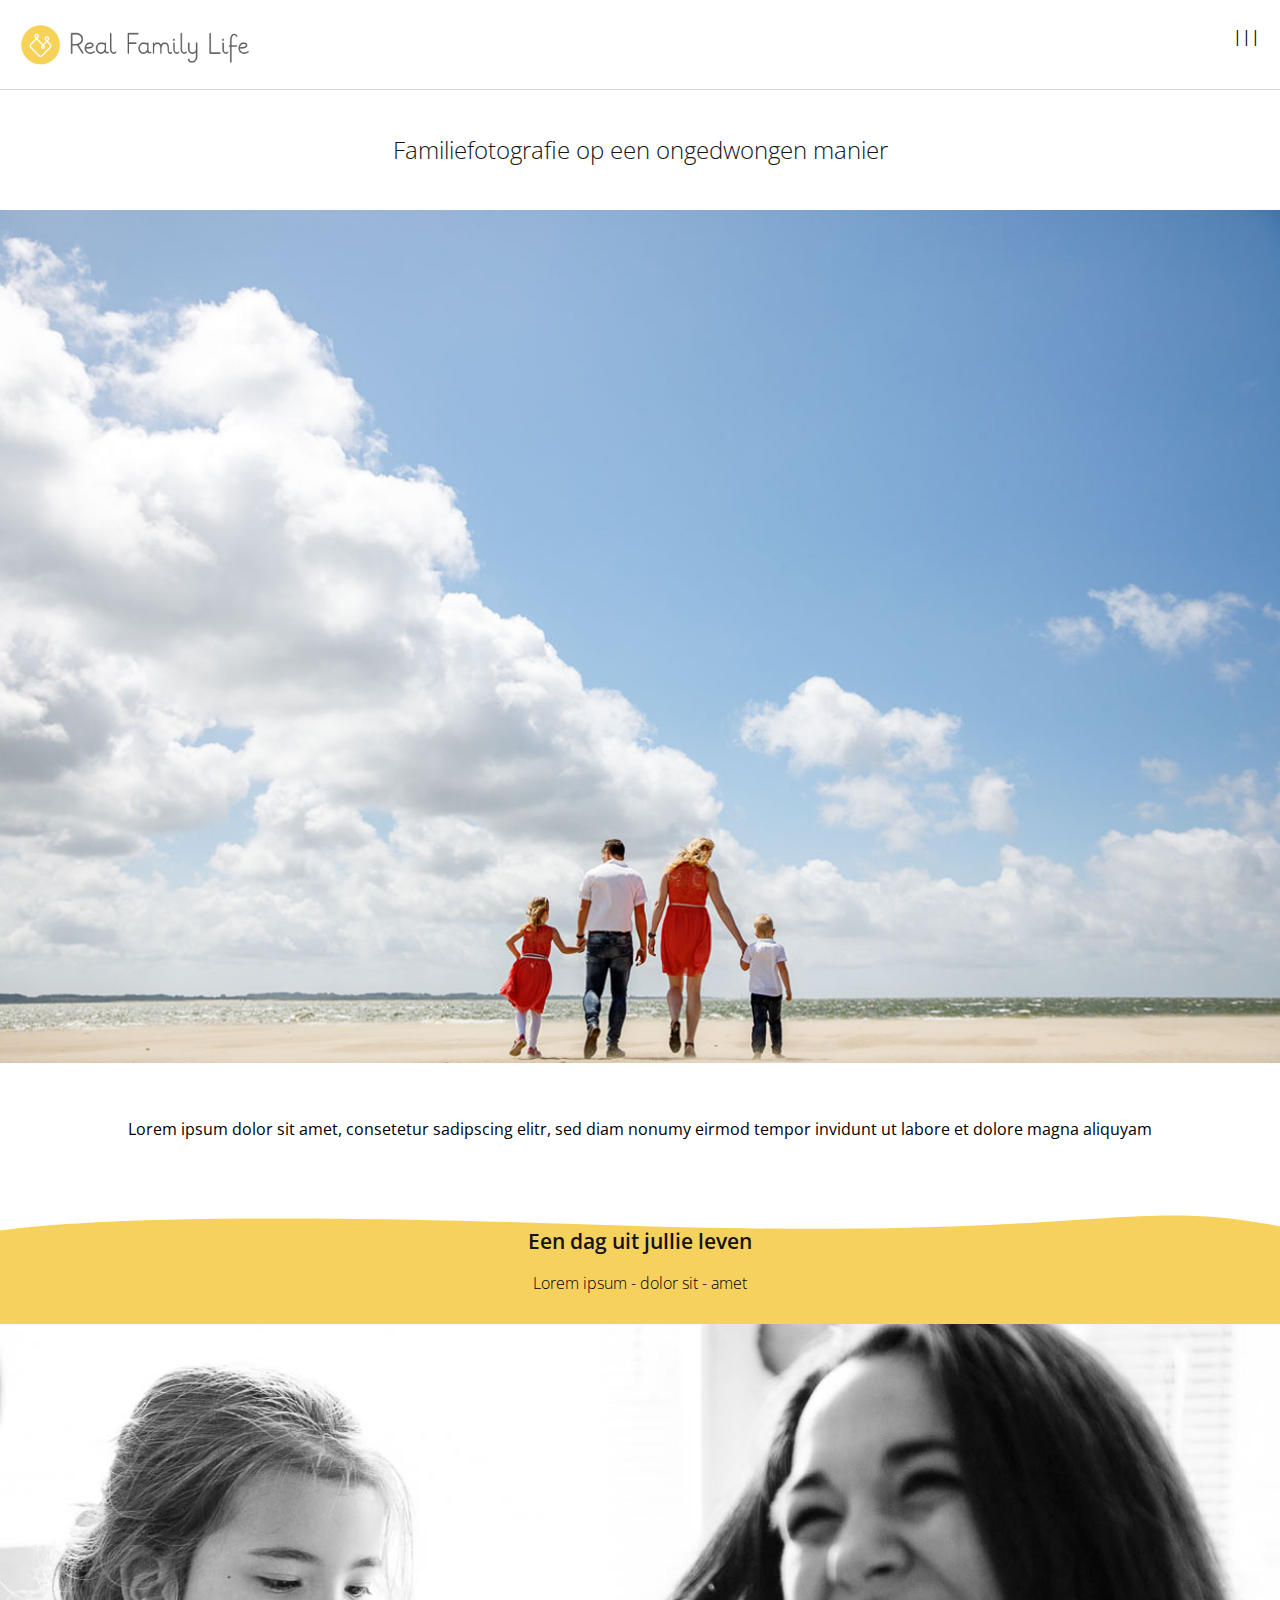
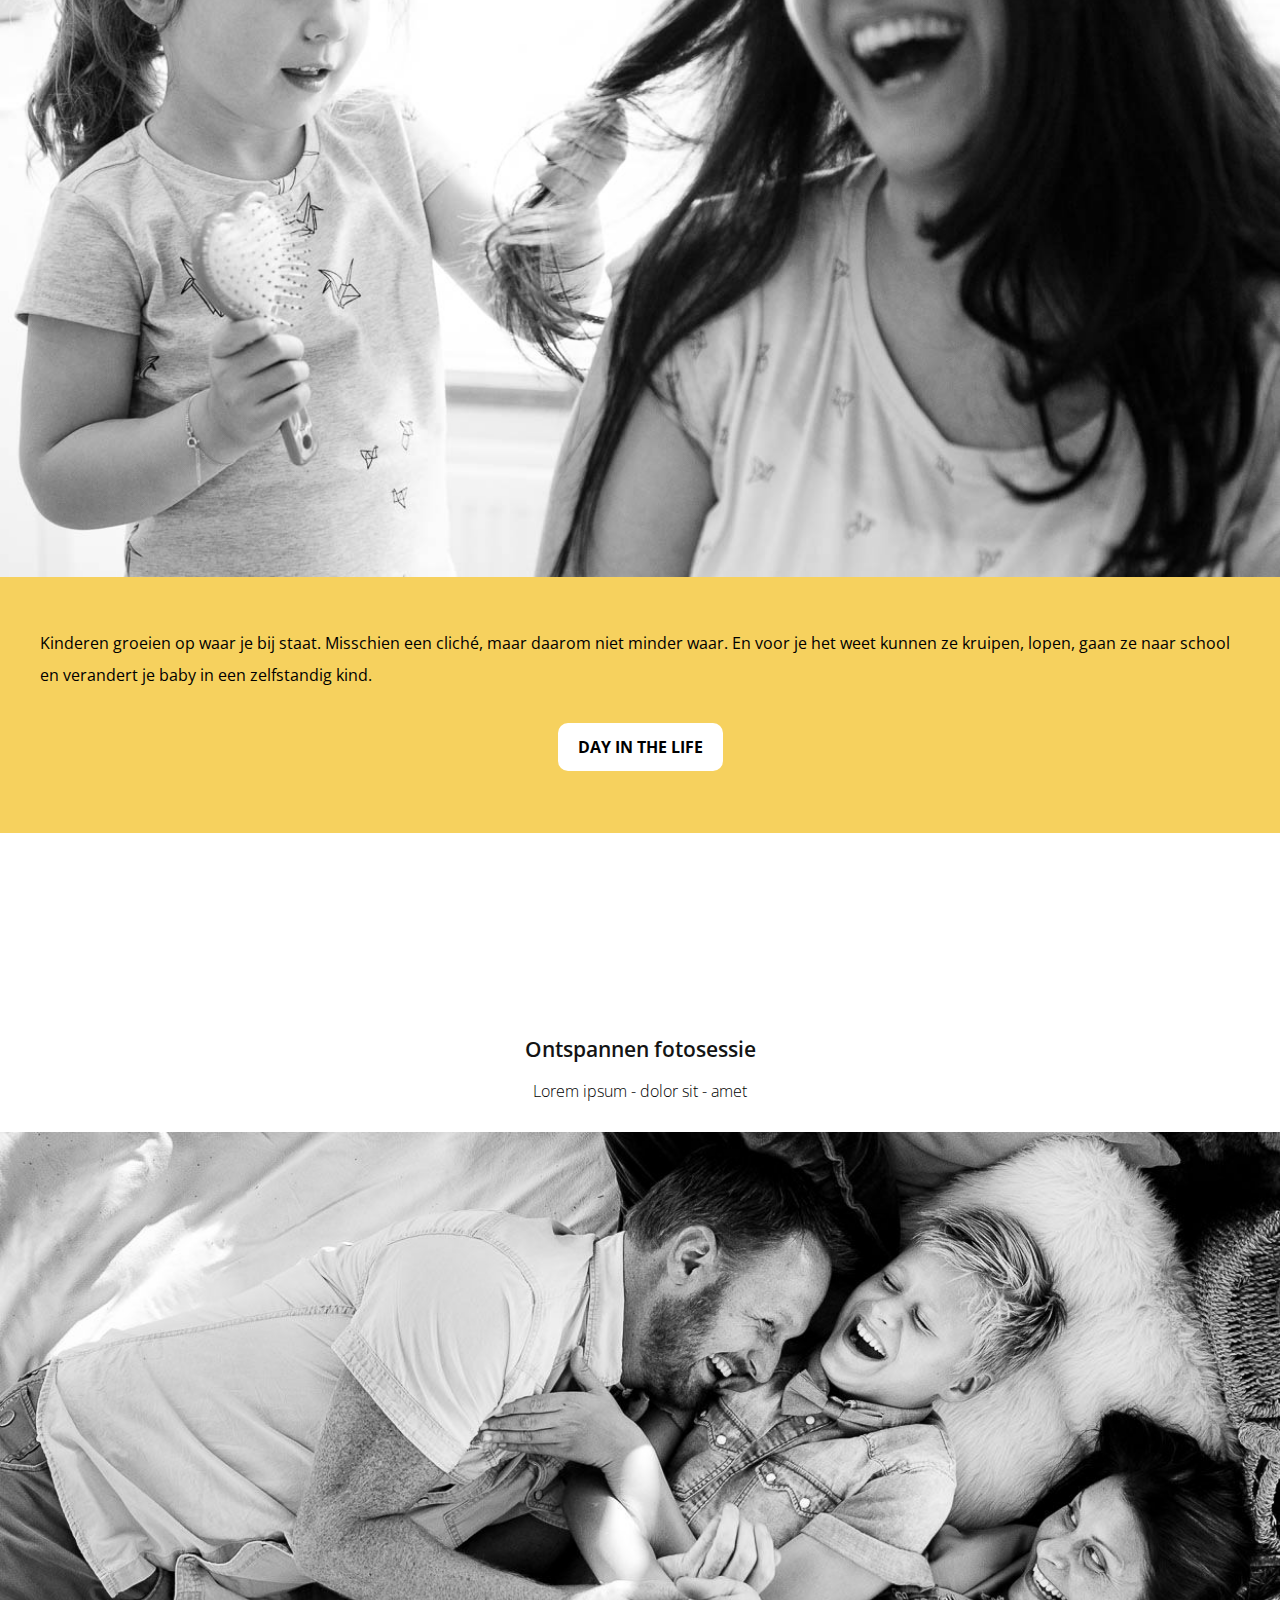
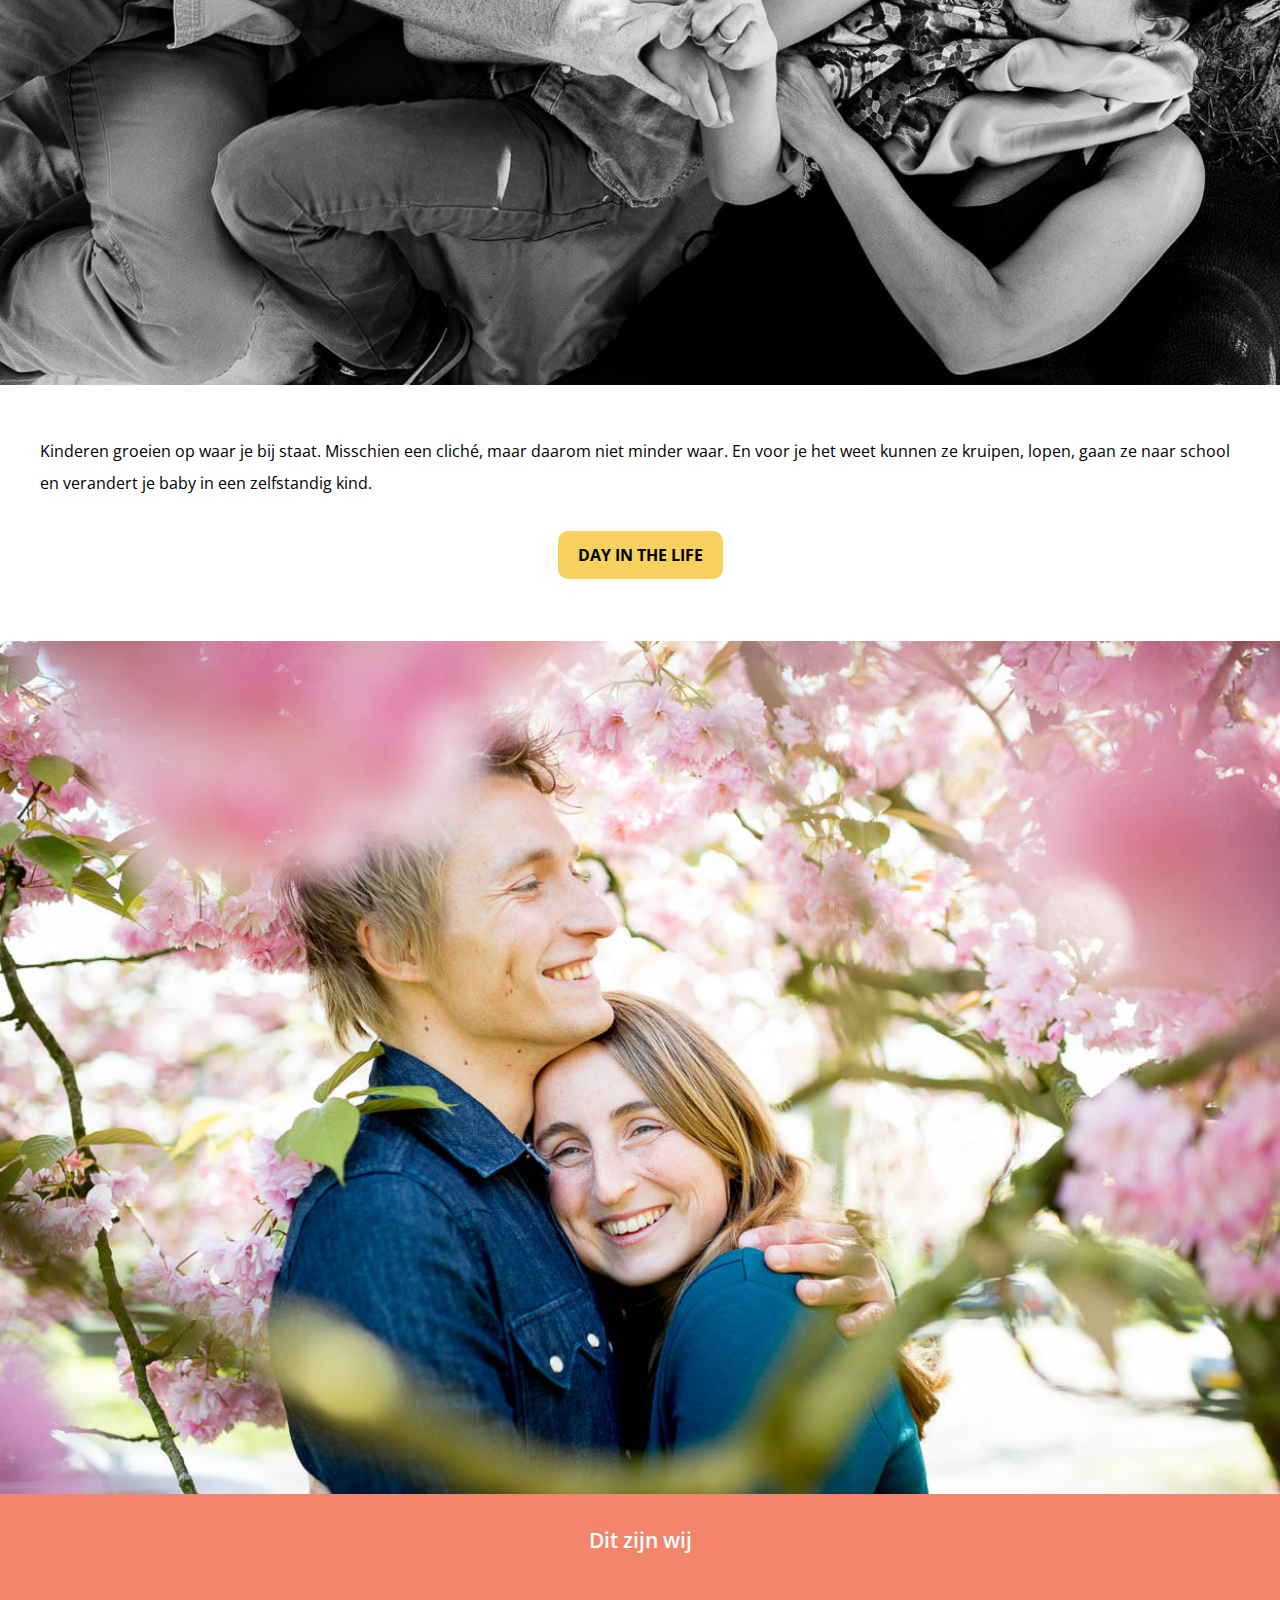
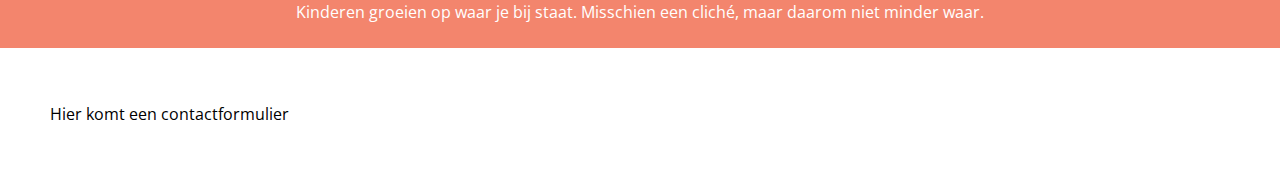
==== index.html @ 68b1f1ef "first commit" ====
<!DOCTYPE html>
<html lang="en">
  <head>
    <meta charset="UTF-8" />
    <meta name="viewport" content="width=device-width, initial-scale=1.0" />
    <link rel="stylesheet" href="./css/style.css" />
    <link
      href="https://fonts.googleapis.com/css2?family=Open+Sans:ital,wght@0,300;0,400;0,600;0,700;1,400&display=swap"
      rel="stylesheet"
    />

    <title>Real Family Life - Homepage</title>
  </head>
  <body>
    <header>
      <nav>
        <img class="nav__logo" src="./images/rfl-logo-2.png" alt="logo" />
        <span class="nav__menu">|||</span>
      </nav>
    </header>
    <main class="homepage">
      <section class="intro">
        <h1 class="intro__title">Familiefotografie op een ongedwongen manier</h1>
        <img class="intro__img" src="images/frontpage_image.jpg" alt="familiefoto op het strand" />
        <p class="intro__content">
          Lorem ipsum dolor sit amet, consetetur sadipscing elitr, sed diam nonumy eirmod tempor
          invidunt ut labore et dolore magna aliquyam
        </p>
      </section>
      <section class="ditl split split--yellow">
        <h2 class="split__title">Een dag uit jullie leven</h2>
        <h3 class="split__subtitle">Lorem ipsum - dolor sit - amet</h3>
        <img
          class="split__img"
          src="images/Day-in-the-life-Fotografie-Vleuten-010-1.jpg"
          alt="day in the life familiefotografie"
        />
        <div class="split__contentcontainer">
          <p class="split__content">
            Kinderen groeien op waar je bij staat. Misschien een cliché, maar daarom niet minder
            waar. En voor je het weet kunnen ze kruipen, lopen, gaan ze naar school en verandert je
            baby in een zelfstandig kind.
          </p>
          <a class="button split__button split__button--white" href="#">Day in the Life</a>
        </div>
      </section>

      <section class="gezin split">
        <svg>
          <clippath id="wave" clippathunits="objectBoundingBox">
            <path
              class="st0"
              d="M-0.021,0.041c0,0 0.063,-0.024 0.481,-0.009c0.413,0.015 0.414,-0.026 0.553,0.004c0.176,0.037 0.051,0.969 0.051,0.969l-1.096,0.011l0.011,-0.975Z"
            />
          </clippath>
        </svg>
        <h2 class="split__title">Ontspannen fotosessie</h2>
        <h3 class="split__subtitle">Lorem ipsum - dolor sit - amet</h3>
        <img
          class="split__img"
          src="images/familiefotografie-014-1245x830-3.jpg"
          alt="spontane familiefoto"
        />
        <div class="split__contentcontainer">
          <p class="split__content">
            Kinderen groeien op waar je bij staat. Misschien een cliché, maar daarom niet minder
            waar. En voor je het weet kunnen ze kruipen, lopen, gaan ze naar school en verandert je
            baby in een zelfstandig kind.
          </p>
          <a class="button split__button split__button" href="#">Day in the Life</a>
        </div>
      </section>

      <section class="aboutus">
        <img class="aboutus__img" src="images/over-ons-001.jpg" alt="over ons" />
        <h2 class="aboutus__title">Dit zijn wij</h2>
        <p class="aboutus__content">
          Kinderen groeien op waar je bij staat. Misschien een cliché, maar daarom niet minder waar.
        </p>
      </section>
    </main>
    <footer>Hier komt een contactformulier</footer>
  </body>
</html>
---- css/style.css ----
* {
  margin: 0;
  padding: 0;
}

/* Now, let's apply it on an element */
body {
  font-family: "Open Sans";
  font-size: 16px;
  line-height: 2rem;
}

.homepage {
  display: grid;
  grid-template-rows: auto;
  grid-template-columns: 1fr;
  grid-template-areas:
    "header"
    "intro"
    "ditl"
    "gezin"
    "aboutus"
    "footer";
}
header {
  grid-area: header;
}
.intro {
  grid-area: intro;
}
.ditl {
  grid-area: ditl;
}
.gezin {
  grid-area: gezin;
}

.aboutus {
  grid-area: aboutus;
}
footer {
  grid-area: footer;
}

nav {
  display: flex;
  justify-content: space-between;
  padding: 20px 20px;
  border-bottom: 1px solid lightgrey;
}

h1 {
  font-size: 1.5rem;
  color: #141414;
}

h2 {
  font-size: 1.3rem;
  font-weight: 600;
  color: #141414;
}

h3 {
  font-size: 1.2rem;
  font-weight: 400;
}

.button {
  text-transform: uppercase;
  font-weight: 700;
  text-decoration: none;
  color: black;
  background-color: #f6d15e;
  padding: 13px 20px;
  border-radius: 10px;
}

.nav__logo {
  width: 230px;
}

.intro {
  z-index: 1;
}
.intro__title {
  text-align: center;
  font-weight: 300;
  line-height: 2.5rem;
  padding: 40px 20px;
}

.intro__img {
  width: 100%;
}

.intro__content {
  text-align: center;
  padding: 40px 20px;
}

.split {
  text-align: center;
  padding: 30px 0px;
  clip-path: url(#wave);
}

.split--yellow {
  background-color: #f6d15e;
}

.split__title {
  padding: 10px;
}

.split__subtitle {
  font-weight: 300;
  font-size: 1rem;
  padding: 0px 10px;
  margin-bottom: 25px;
}

.split__img {
  width: 100%;
}

.split__contentcontainer {
  padding: 40px;
}

.split__content {
  margin-bottom: 40px;
  text-align: left;
}

.split__button {
  margin: 0 auto;
}
.split__button--white {
  background-color: white;
  color: black;
}

.aboutus {
  background-color: #f3856d;
  color: white;
}
.aboutus__title {
  text-align: center;
  padding: 20px 20px;
  color: white;
}
.aboutus__content {
  padding: 20px 20px;
  text-align: center;
}

.aboutus__img {
  width: 100%;
}

footer {
  padding: 50px;
}
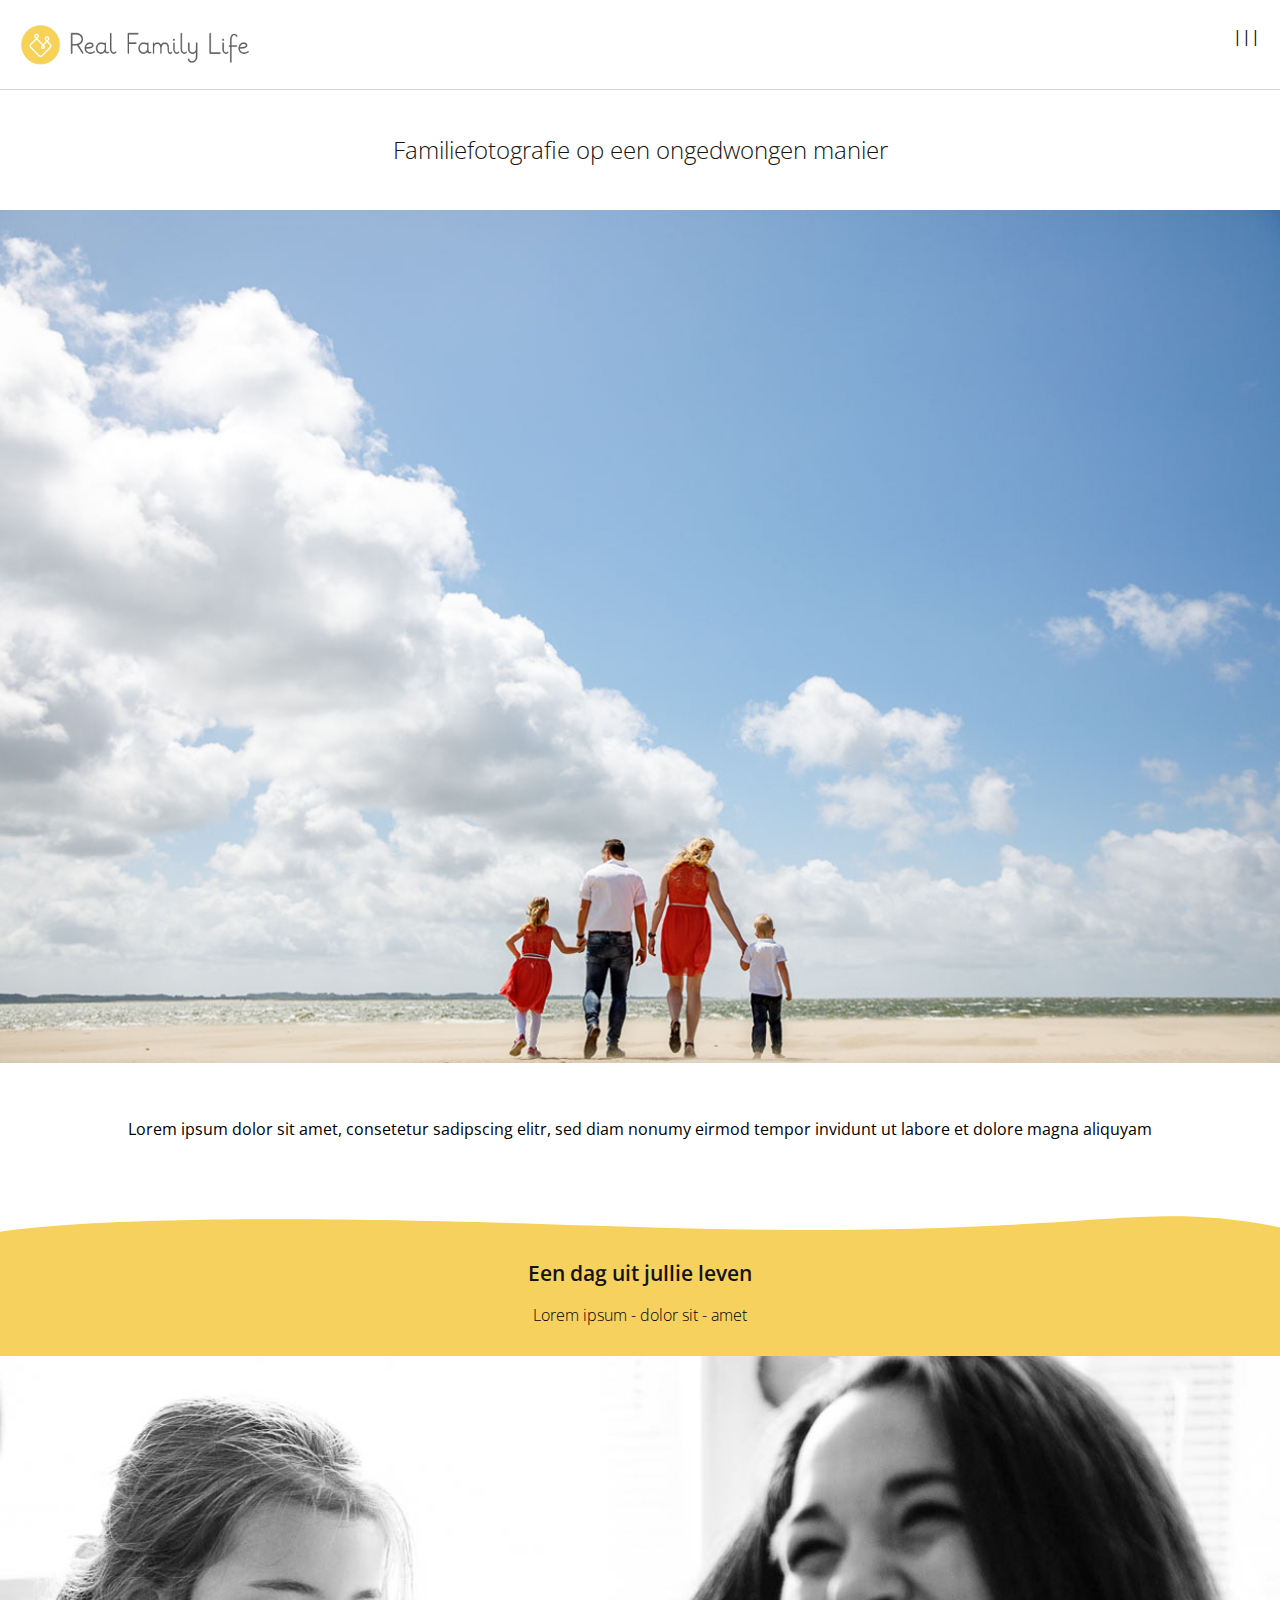
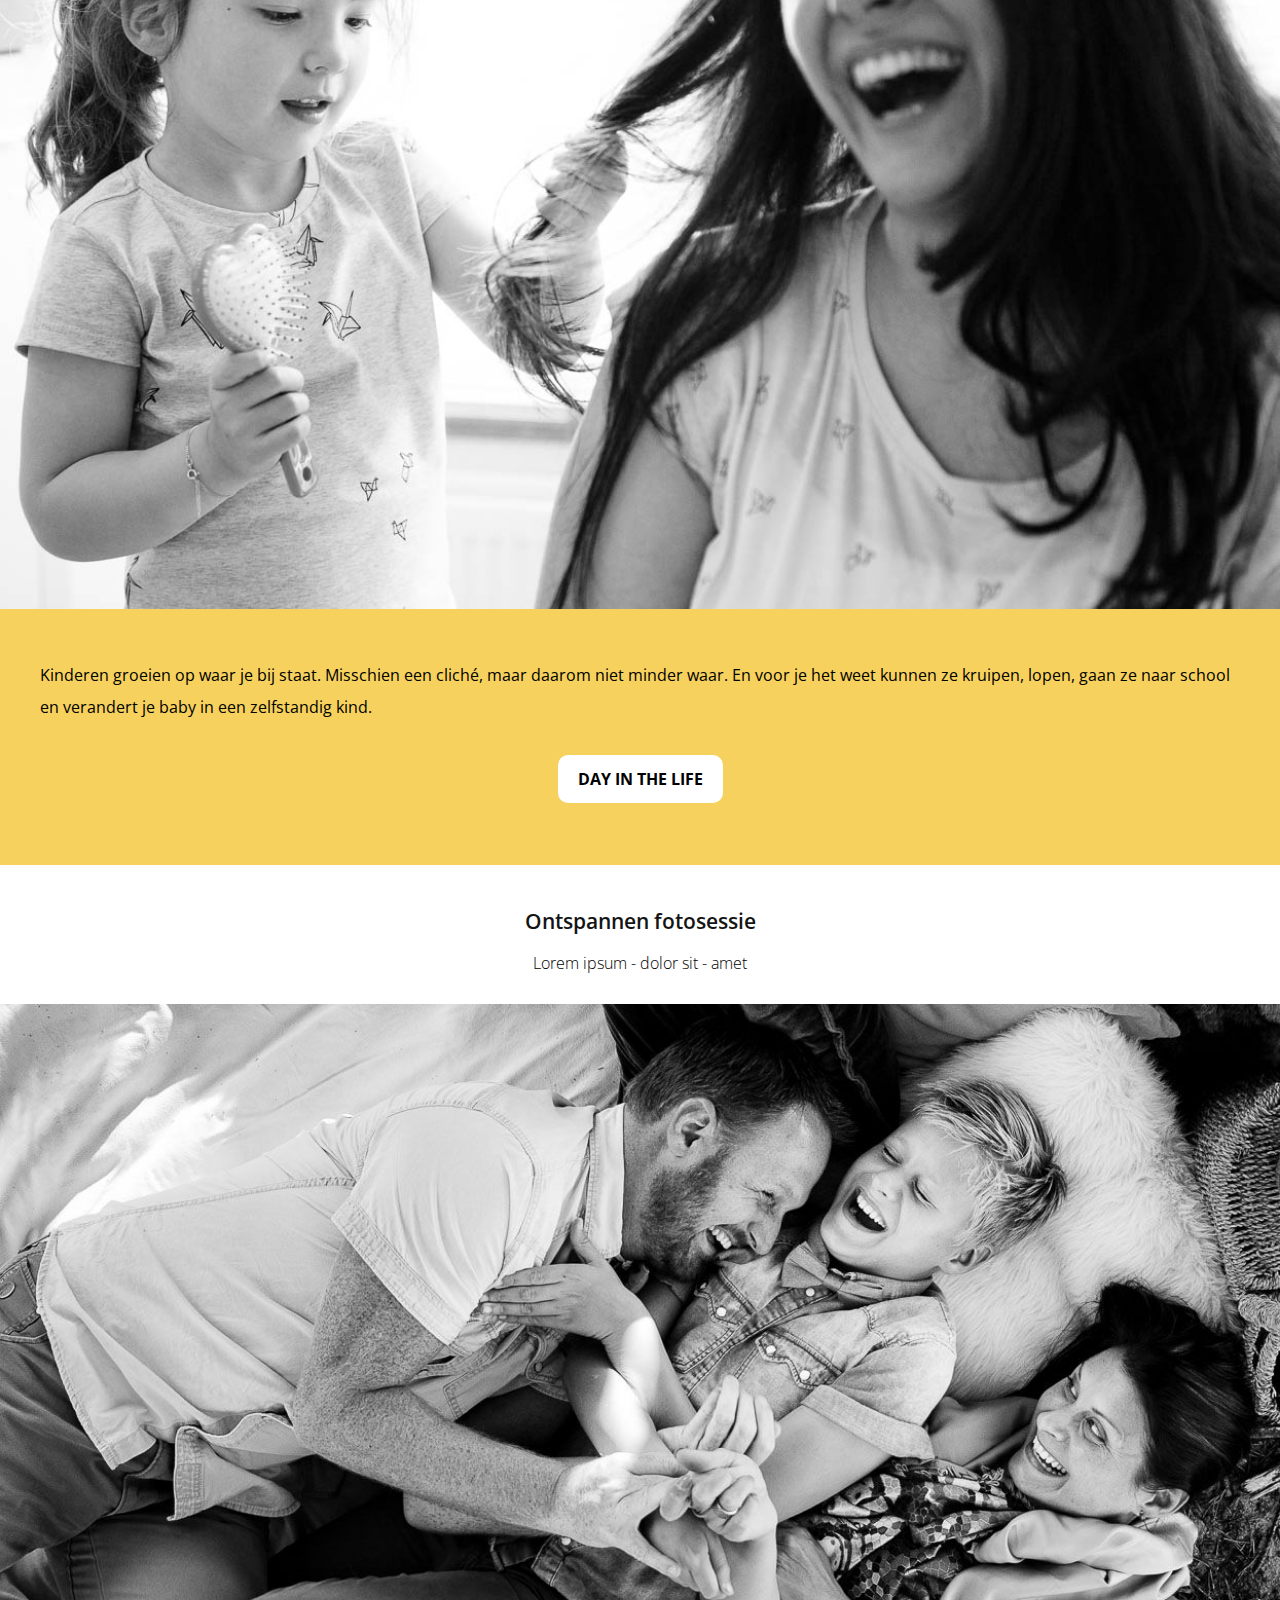
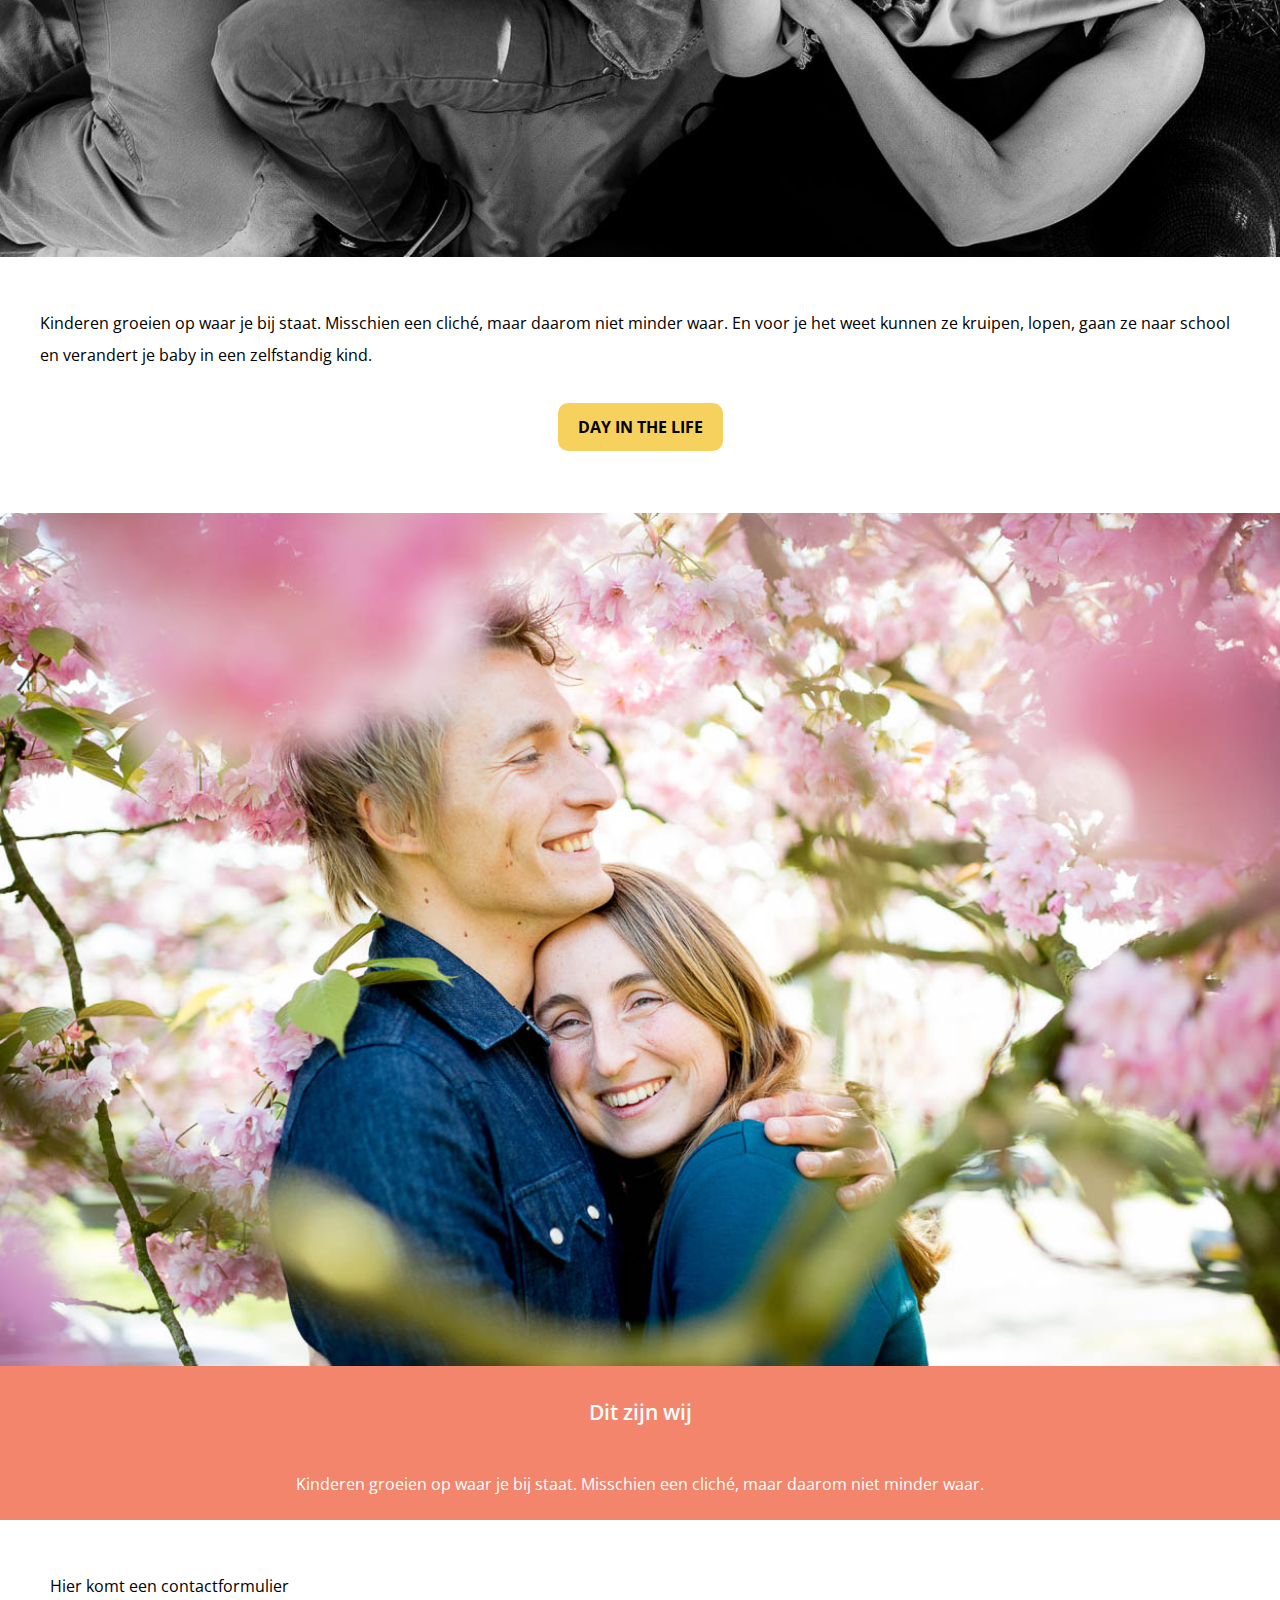
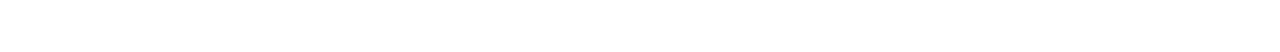
==== commit 8c2eee8a: "hide svg" ====
--- a/index.html
+++ b/index.html
@@ -28,6 +28,14 @@
         </p>
       </section>
       <section class="ditl split split--yellow">
+        <svg class="wave">
+          <clippath id="wave" clippathunits="objectBoundingBox">
+            <path
+              class="st0"
+              d="M-0.021,0.041c0,0 0.063,-0.024 0.481,-0.009c0.413,0.015 0.414,-0.026 0.553,0.004c0.176,0.037 0.051,0.969 0.051,0.969l-1.096,0.011l0.011,-0.975Z"
+            />
+          </clippath>
+        </svg>
         <h2 class="split__title">Een dag uit jullie leven</h2>
         <h3 class="split__subtitle">Lorem ipsum - dolor sit - amet</h3>
         <img
@@ -46,14 +54,6 @@
       </section>
 
       <section class="gezin split">
-        <svg>
-          <clippath id="wave" clippathunits="objectBoundingBox">
-            <path
-              class="st0"
-              d="M-0.021,0.041c0,0 0.063,-0.024 0.481,-0.009c0.413,0.015 0.414,-0.026 0.553,0.004c0.176,0.037 0.051,0.969 0.051,0.969l-1.096,0.011l0.011,-0.975Z"
-            />
-          </clippath>
-        </svg>
         <h2 class="split__title">Ontspannen fotosessie</h2>
         <h3 class="split__subtitle">Lorem ipsum - dolor sit - amet</h3>
         <img
--- a/css/style.css
+++ b/css/style.css
@@ -98,6 +98,10 @@
   padding: 40px 20px;
 }
 
+.wave {
+  height: 0px;
+  width: 0px;
+}
 .split {
   text-align: center;
   padding: 30px 0px;
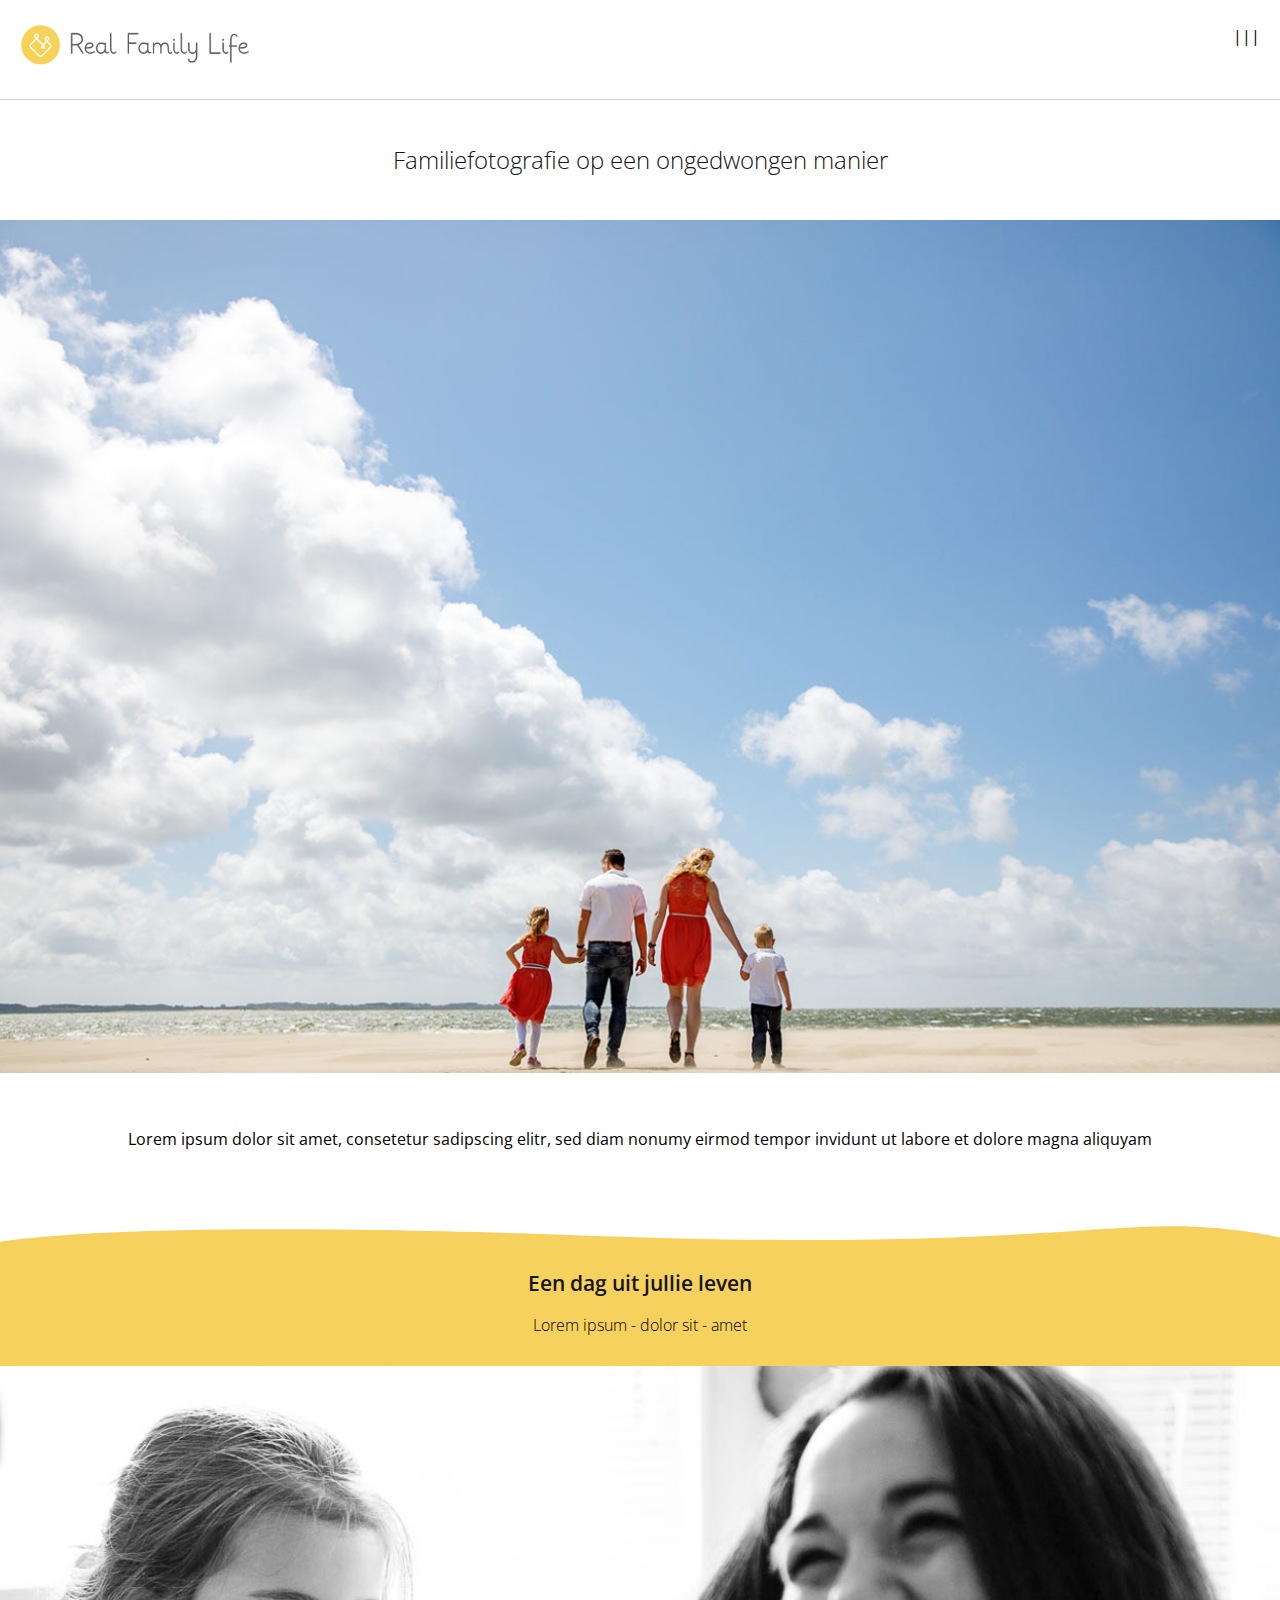
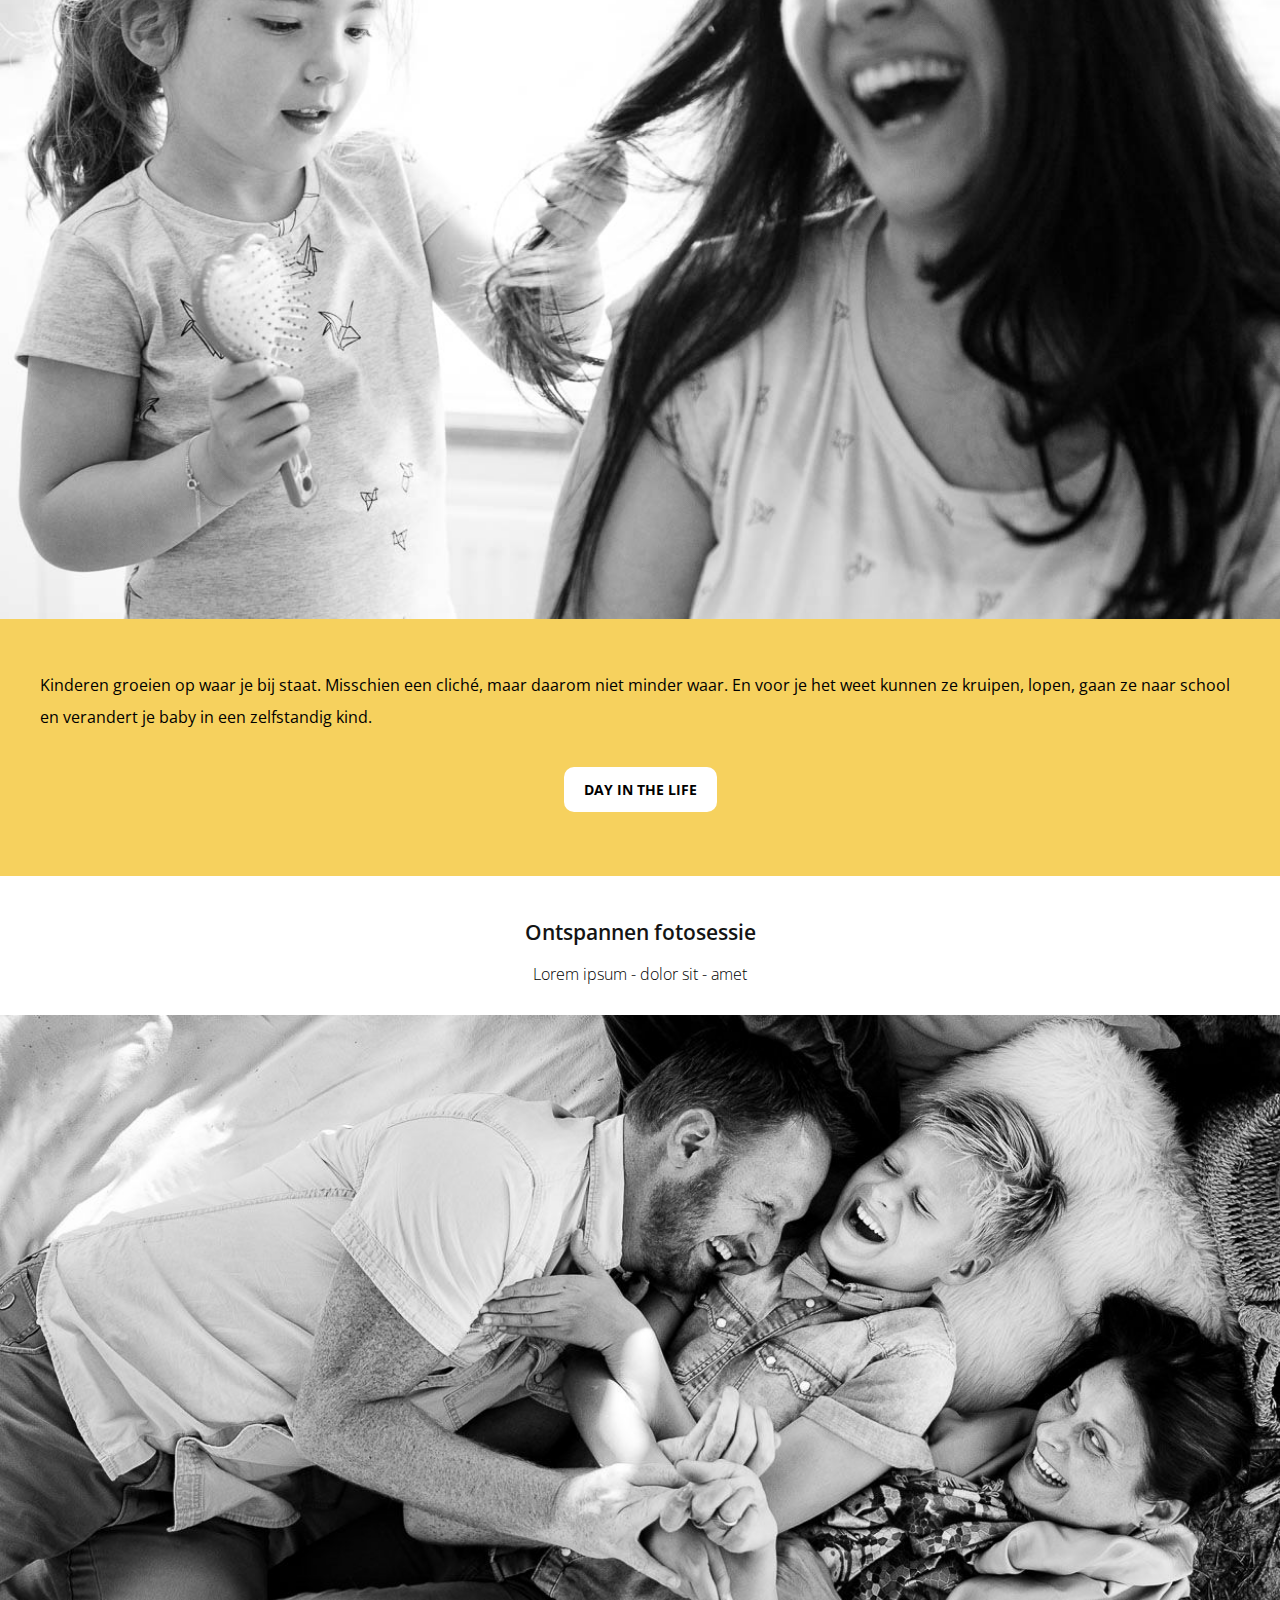
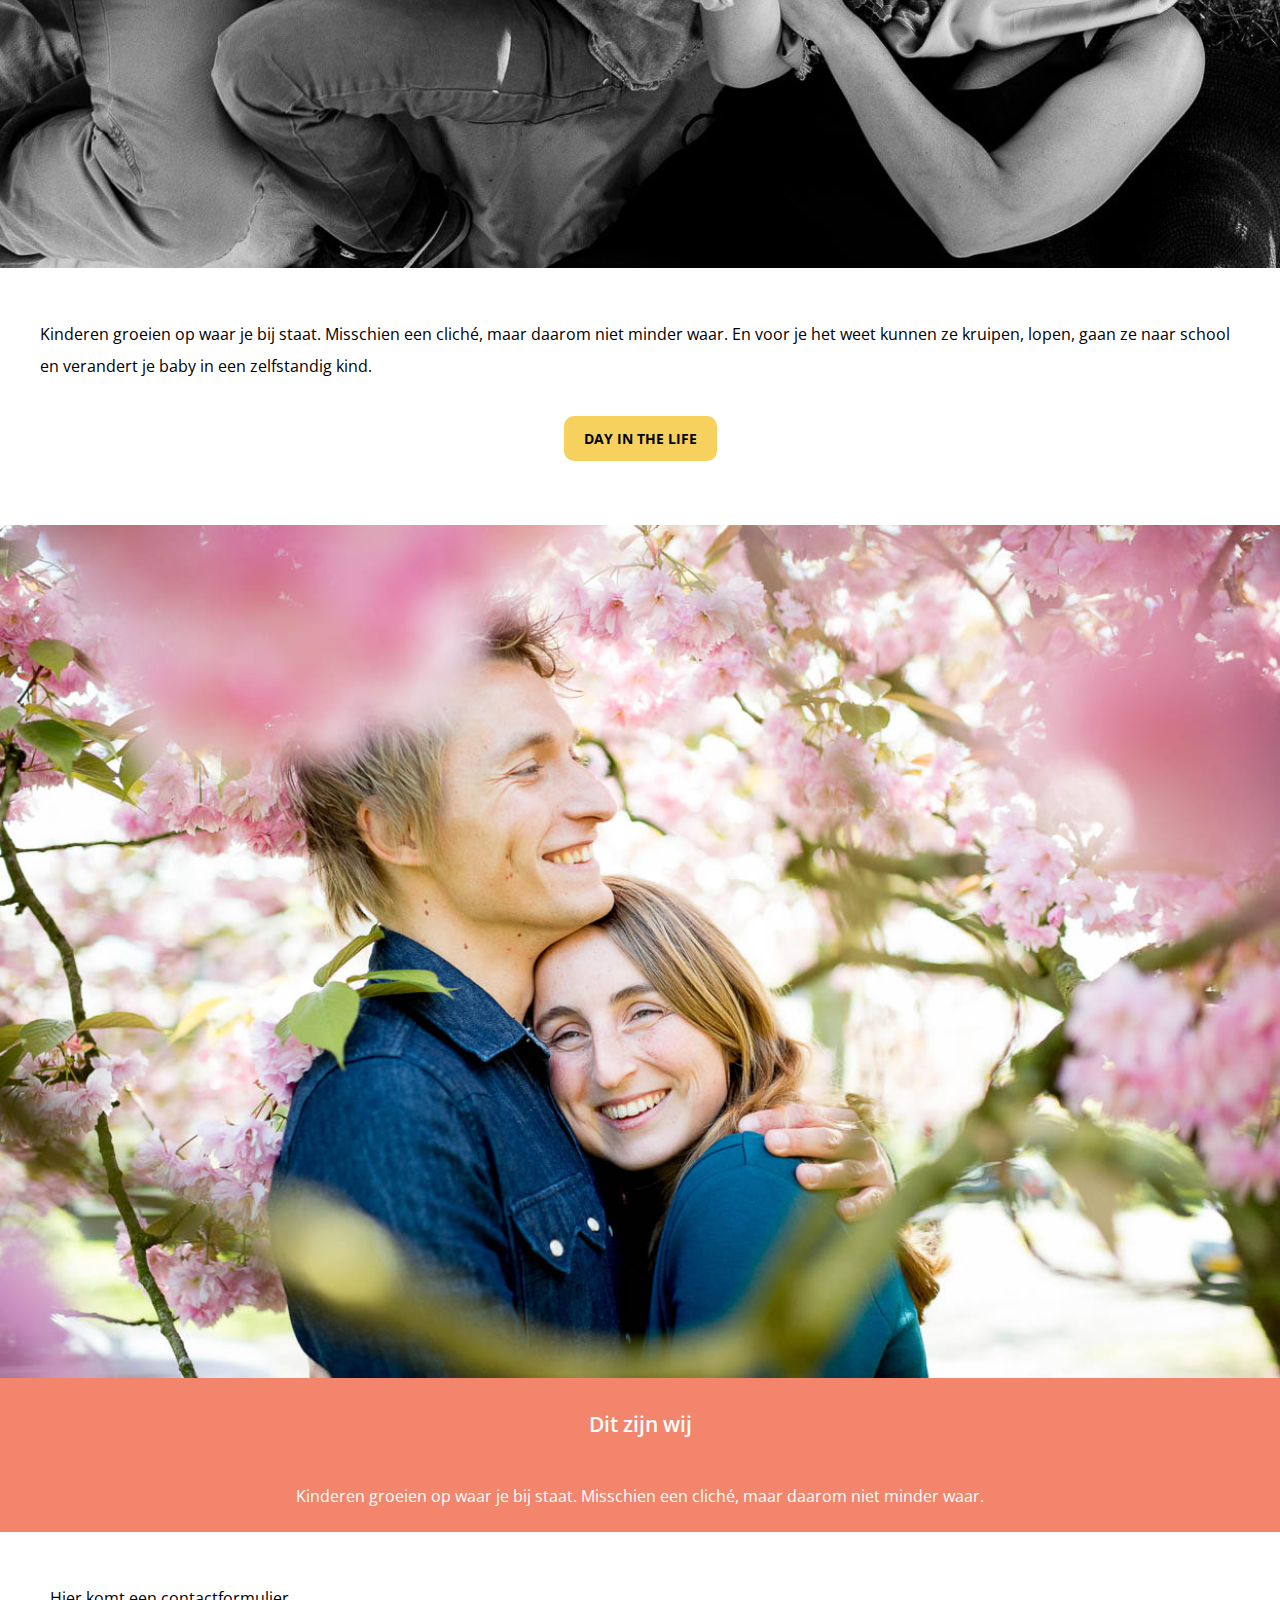
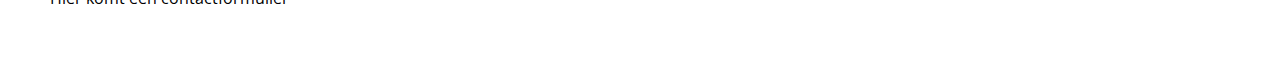
==== commit 48b6eeb4: "logo fix and button change" ====
--- a/index.html
+++ b/index.html
@@ -14,7 +14,9 @@
   <body>
     <header>
       <nav>
-        <img class="nav__logo" src="./images/rfl-logo-2.png" alt="logo" />
+        <div class="nav__logo-container">
+          <img class="nav__logo" src="./images/rfl-logo-2.png" width="230px" alt="logo" />
+        </div>
         <span class="nav__menu">|||</span>
       </nav>
     </header>
--- a/css/style.css
+++ b/css/style.css
@@ -67,6 +67,7 @@
 
 .button {
   text-transform: uppercase;
+  font-size: 0.9rem;
   font-weight: 700;
   text-decoration: none;
   color: black;
@@ -75,8 +76,12 @@
   border-radius: 10px;
 }
 
+.nav__logo-container {
+  width: 230px;
+  height: auto;
+}
 .nav__logo {
-  width: 230px;
+  width: 100%;
 }
 
 .intro {
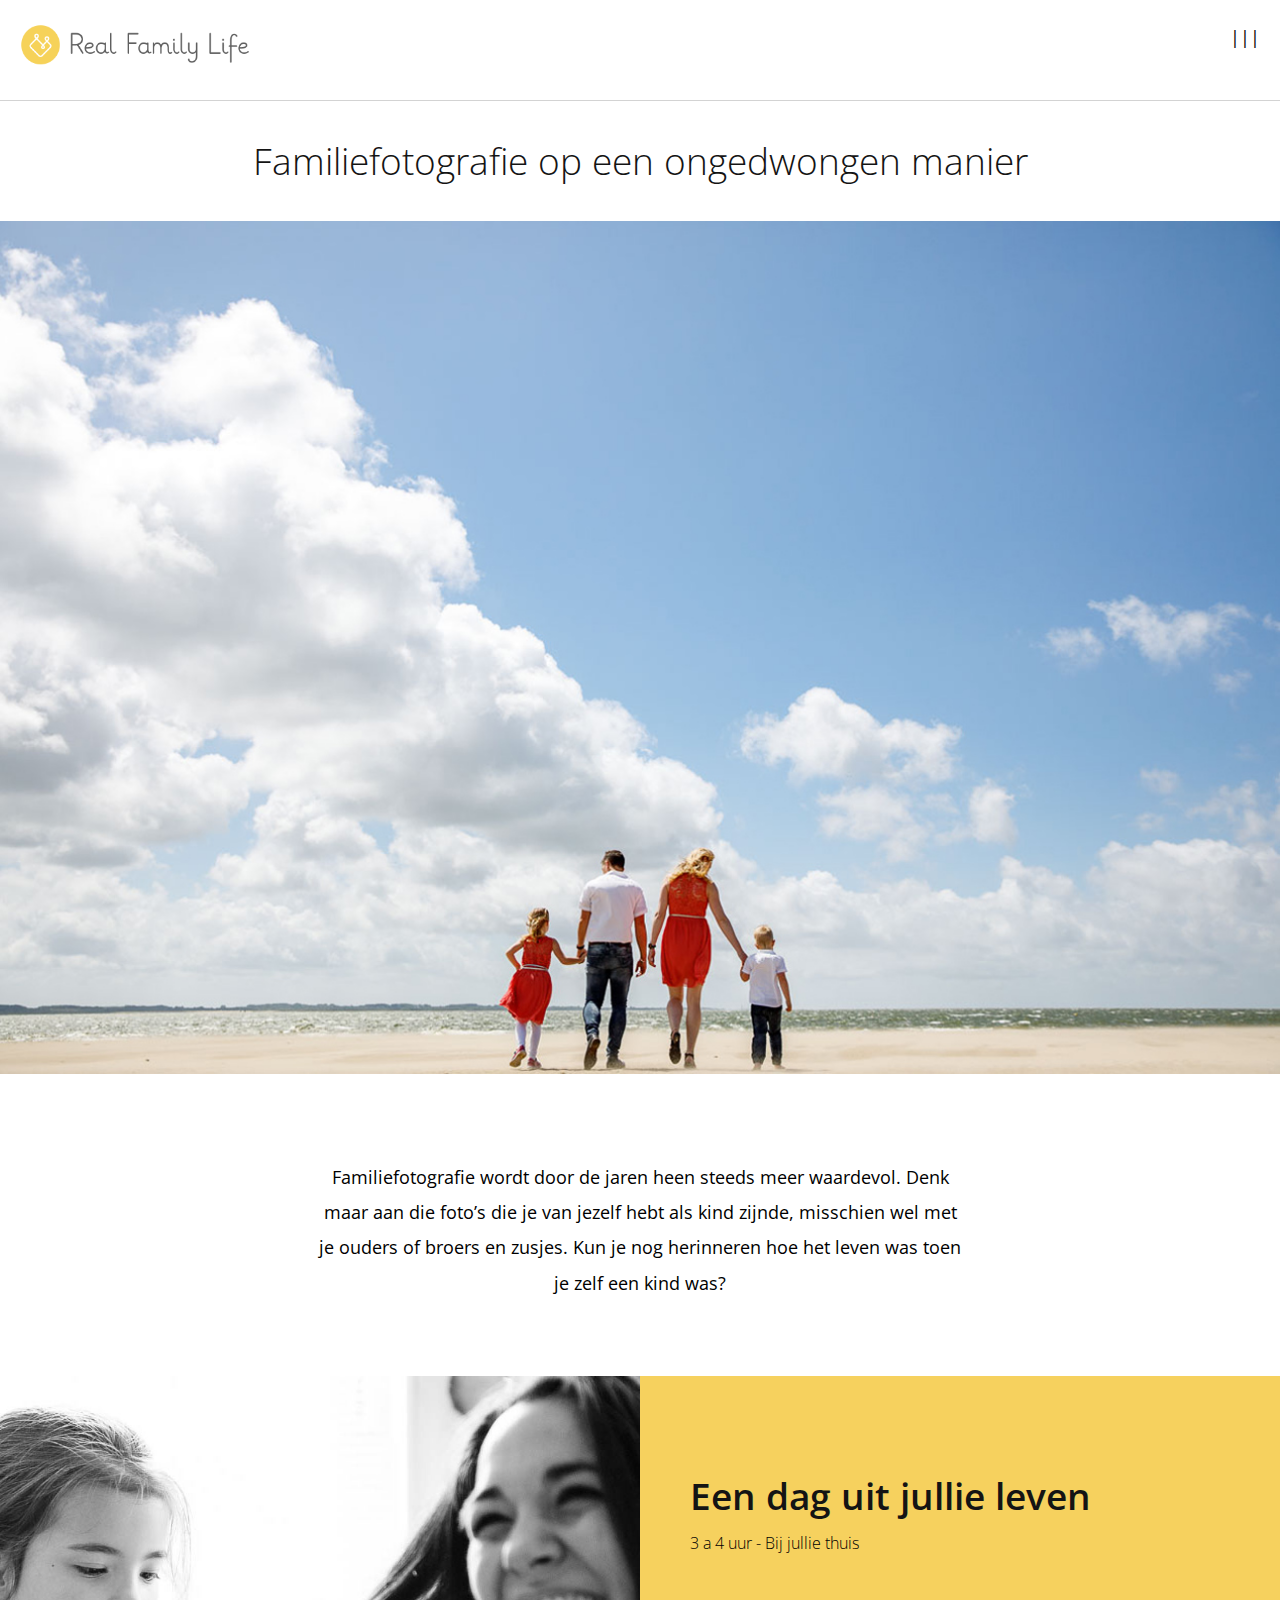
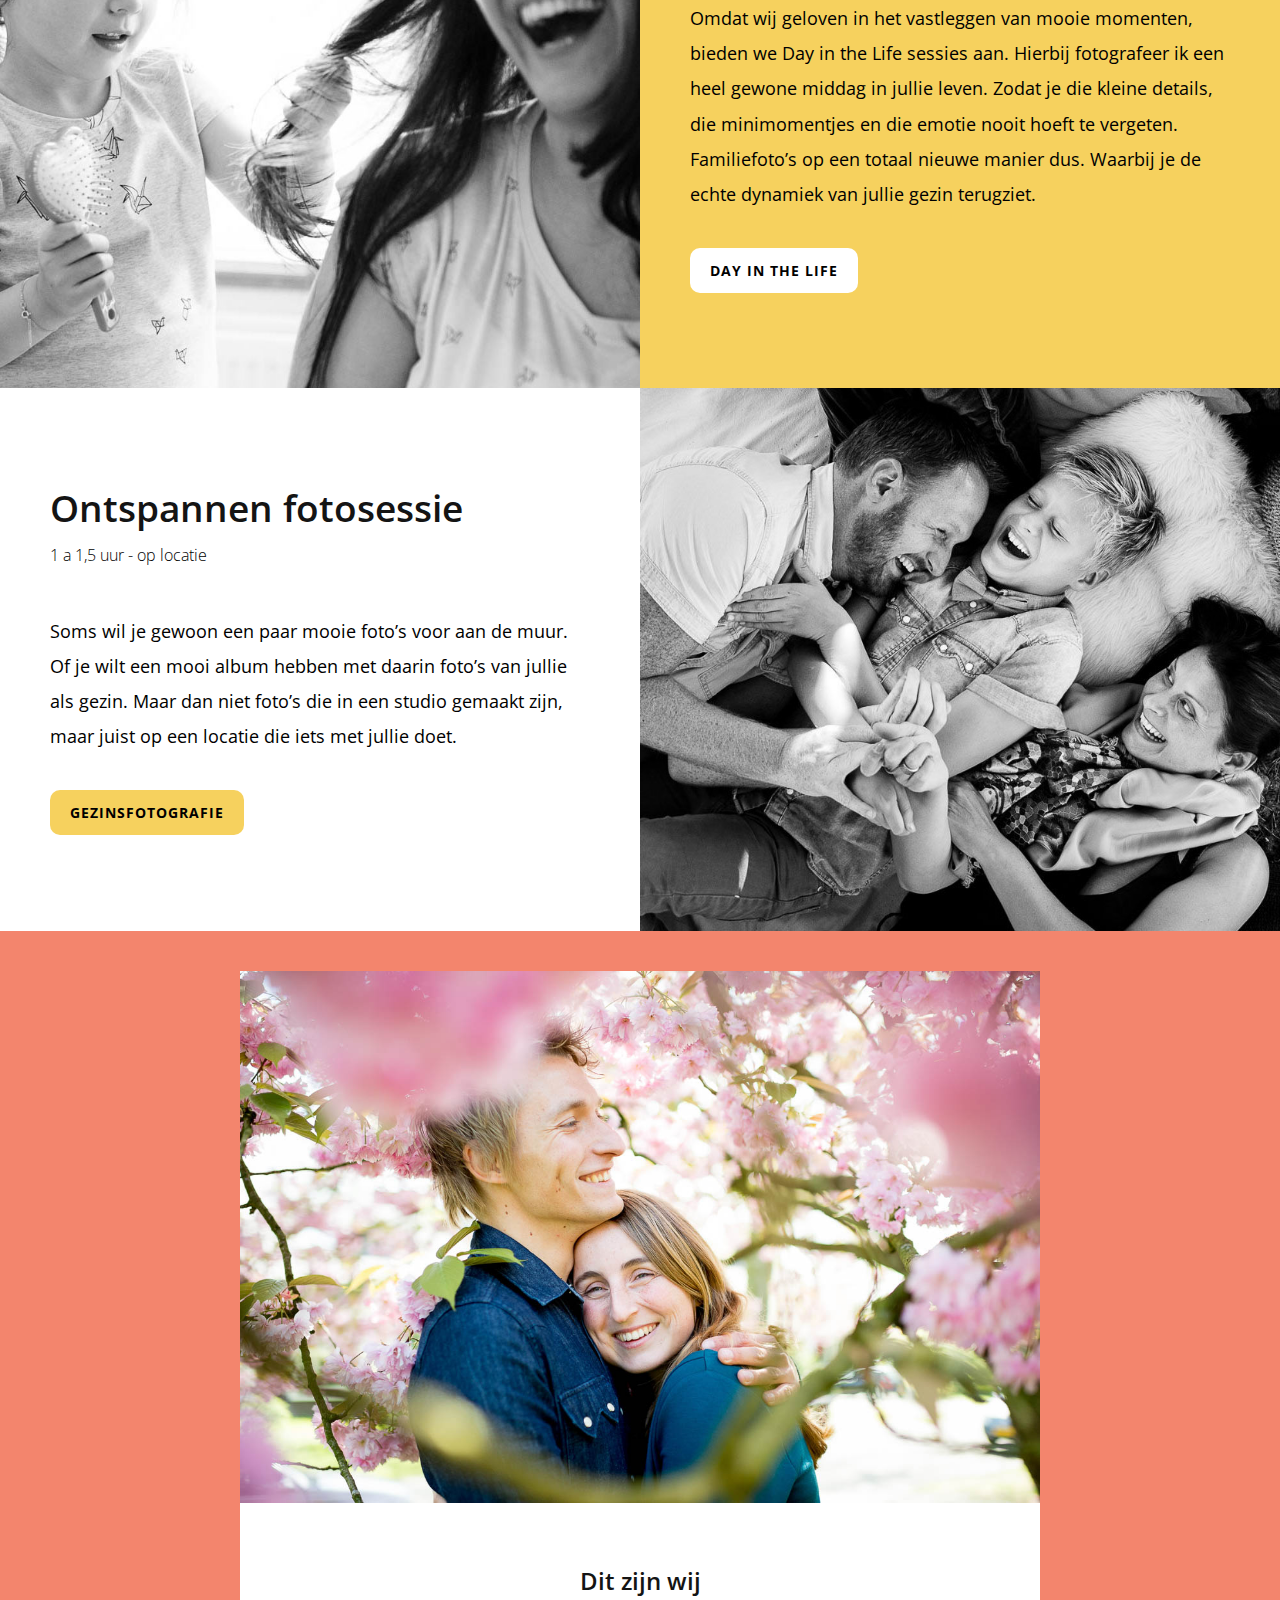
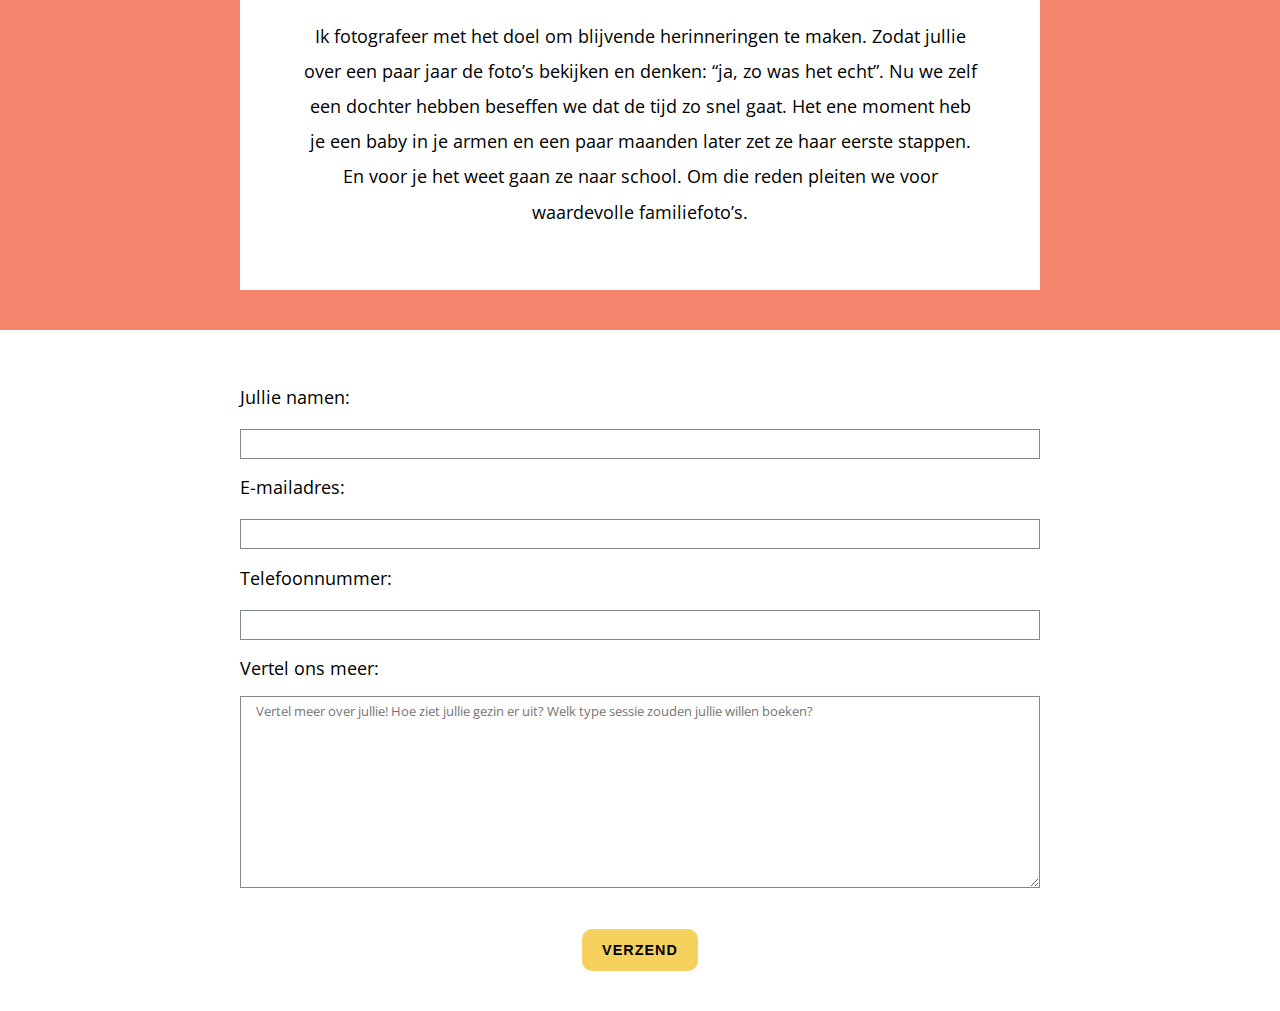
==== commit 2ef3a5a5: "nearly finished homepage, started second page" ====
--- a/index.html
+++ b/index.html
@@ -25,62 +25,95 @@
         <h1 class="intro__title">Familiefotografie op een ongedwongen manier</h1>
         <img class="intro__img" src="images/frontpage_image.jpg" alt="familiefoto op het strand" />
         <p class="intro__content">
-          Lorem ipsum dolor sit amet, consetetur sadipscing elitr, sed diam nonumy eirmod tempor
-          invidunt ut labore et dolore magna aliquyam
+          Familiefotografie wordt door de jaren heen steeds meer waardevol. Denk maar aan die foto’s
+          die je van jezelf hebt als kind zijnde, misschien wel met je ouders of broers en zusjes.
+          Kun je nog herinneren hoe het leven was toen je zelf een kind was?
         </p>
       </section>
       <section class="ditl split split--yellow">
-        <svg class="wave">
+        <!-- <svg class="wave">
           <clippath id="wave" clippathunits="objectBoundingBox">
             <path
               class="st0"
               d="M-0.021,0.041c0,0 0.063,-0.024 0.481,-0.009c0.413,0.015 0.414,-0.026 0.553,0.004c0.176,0.037 0.051,0.969 0.051,0.969l-1.096,0.011l0.011,-0.975Z"
             />
           </clippath>
-        </svg>
-        <h2 class="split__title">Een dag uit jullie leven</h2>
-        <h3 class="split__subtitle">Lorem ipsum - dolor sit - amet</h3>
-        <img
-          class="split__img"
-          src="images/Day-in-the-life-Fotografie-Vleuten-010-1.jpg"
-          alt="day in the life familiefotografie"
-        />
+        </svg> -->
+        <div class="split__titlecontainer">
+          <h2 class="split__title">Een dag uit jullie leven</h2>
+          <h3 class="split__subtitle">3 a 4 uur - Bij jullie thuis</h3>
+        </div>
+        <div class="split__img"></div>
         <div class="split__contentcontainer">
           <p class="split__content">
-            Kinderen groeien op waar je bij staat. Misschien een cliché, maar daarom niet minder
-            waar. En voor je het weet kunnen ze kruipen, lopen, gaan ze naar school en verandert je
-            baby in een zelfstandig kind.
+            Omdat wij geloven in het vastleggen van mooie momenten, bieden we Day in the Life
+            sessies aan. Hierbij fotografeer ik een heel gewone middag in jullie leven. Zodat je die
+            kleine details, die minimomentjes en die emotie nooit hoeft te vergeten. Familiefoto’s
+            op een totaal nieuwe manier dus. Waarbij je de echte dynamiek van jullie gezin
+            terugziet.
           </p>
           <a class="button split__button split__button--white" href="#">Day in the Life</a>
         </div>
       </section>
 
       <section class="gezin split">
-        <h2 class="split__title">Ontspannen fotosessie</h2>
-        <h3 class="split__subtitle">Lorem ipsum - dolor sit - amet</h3>
-        <img
-          class="split__img"
-          src="images/familiefotografie-014-1245x830-3.jpg"
-          alt="spontane familiefoto"
-        />
+        <div class="split__titlecontainer">
+          <h2 class="split__title">Ontspannen fotosessie</h2>
+          <h3 class="split__subtitle">1 a 1,5 uur - op locatie</h3>
+        </div>
+        <div class="split__img"></div>
+
         <div class="split__contentcontainer">
           <p class="split__content">
-            Kinderen groeien op waar je bij staat. Misschien een cliché, maar daarom niet minder
-            waar. En voor je het weet kunnen ze kruipen, lopen, gaan ze naar school en verandert je
-            baby in een zelfstandig kind.
+            Soms wil je gewoon een paar mooie foto’s voor aan de muur. Of je wilt een mooi album
+            hebben met daarin foto’s van jullie als gezin. Maar dan niet foto’s die in een studio
+            gemaakt zijn, maar juist op een locatie die iets met jullie doet.
           </p>
-          <a class="button split__button split__button" href="#">Day in the Life</a>
+          <a class="button split__button split__button" href="#">Gezinsfotografie</a>
         </div>
       </section>
 
       <section class="aboutus">
         <img class="aboutus__img" src="images/over-ons-001.jpg" alt="over ons" />
-        <h2 class="aboutus__title">Dit zijn wij</h2>
-        <p class="aboutus__content">
-          Kinderen groeien op waar je bij staat. Misschien een cliché, maar daarom niet minder waar.
-        </p>
+
+        <div class="aboutus__contentcontainer">
+          <h2 class="aboutus__title">Dit zijn wij</h2>
+          <p class="aboutus__content">
+            Ik fotografeer met het doel om blijvende herinneringen te maken. Zodat jullie over een
+            paar jaar de foto’s bekijken en denken: “ja, zo was het echt”. Nu we zelf een dochter
+            hebben beseffen we dat de tijd zo snel gaat. Het ene moment heb je een baby in je armen
+            en een paar maanden later zet ze haar eerste stappen. En voor je het weet gaan ze naar
+            school. Om die reden pleiten we voor waardevolle familiefoto’s.
+          </p>
+        </div>
       </section>
     </main>
-    <footer>Hier komt een contactformulier</footer>
+    <footer>
+      <form class="contactform" name="contact" method="POST" data-netlify="true">
+        <div class="contactform__formfield">
+          <label for="name">Jullie namen:</label>
+          <input type="text" name="names" id="name" />
+        </div>
+        <div class="contactform__formfield">
+          <label for="email">E-mailadres:</label>
+          <input type="email" name="email" id="email" />
+        </div>
+        <div class="contactform__formfield">
+          <label for="phone">Telefoonnummer:</label>
+          <input type="tel" name="phone" id="phone" />
+        </div>
+        <div class="contactform__formfield">
+          <label for="more">Vertel ons meer:</label>
+          <textarea
+            name="more"
+            id="more"
+            cols="20"
+            rows="10"
+            placeholder="Vertel meer over jullie! Hoe ziet jullie gezin er uit? Welk type sessie zouden jullie willen boeken?"
+          ></textarea>
+        </div>
+        <button class="button contactform__button" type="submit">Verzend</button>
+      </form>
+    </footer>
   </body>
 </html>
--- a/css/style.css
+++ b/css/style.css
@@ -1,12 +1,15 @@
 * {
   margin: 0;
   padding: 0;
-}
-
+  box-sizing: border-box;
+}
+
+html {
+  font-size: 16px;
+}
 /* Now, let's apply it on an element */
 body {
   font-family: "Open Sans";
-  font-size: 16px;
   line-height: 2rem;
 }
 
@@ -55,7 +58,7 @@
 }
 
 h2 {
-  font-size: 1.3rem;
+  font-size: 1.5rem;
   font-weight: 600;
   color: #141414;
 }
@@ -69,6 +72,7 @@
   text-transform: uppercase;
   font-size: 0.9rem;
   font-weight: 700;
+  letter-spacing: 1px;
   text-decoration: none;
   color: black;
   background-color: #f6d15e;
@@ -103,37 +107,52 @@
   padding: 40px 20px;
 }
 
-.wave {
+/* .wave {
   height: 0px;
   width: 0px;
-}
+} */
 .split {
   text-align: center;
-  padding: 30px 0px;
-  clip-path: url(#wave);
+  /* clip-path: url(#wave); */
 }
 
 .split--yellow {
   background-color: #f6d15e;
 }
 
+.split__titlecontainer {
+  padding: 50px 20px;
+}
+
 .split__title {
-  padding: 10px;
+  padding-bottom: 10px;
+  line-height: 2.5rem;
 }
 
 .split__subtitle {
   font-weight: 300;
   font-size: 1rem;
-  padding: 0px 10px;
-  margin-bottom: 25px;
-}
-
-.split__img {
-  width: 100%;
-}
+}
+
+.ditl .split__img {
+  background-image: url("../images/Day-in-the-life-Fotografie-Vleuten-010-1.jpg");
+  background-repeat: none;
+  background-size: cover;
+  padding-bottom: 100%;
+}
+
+.gezin .split__img {
+  background-image: url("../images/familiefotografie-014-1245x830-3.jpg");
+  background-repeat: none;
+  background-size: cover;
+  padding-bottom: 100%;
+}
+/* .split__img {
+  width: 100%;
+} */
 
 .split__contentcontainer {
-  padding: 40px;
+  padding: 40px 40px 60px 40px;
 }
 
 .split__content {
@@ -151,22 +170,149 @@
 
 .aboutus {
   background-color: #f3856d;
-  color: white;
+  padding: 40px;
 }
 .aboutus__title {
   text-align: center;
-  padding: 20px 20px;
-  color: white;
+  padding-bottom: 20px;
 }
 .aboutus__content {
-  padding: 20px 20px;
-  text-align: center;
+  text-align: center;
+}
+
+.aboutus__contentcontainer {
+  padding: 20px 40px 40px 40px;
+  margin: 0 auto;
+  background-color: white;
+  color: black;
+  max-width: 800px;
 }
 
 .aboutus__img {
-  width: 100%;
+  margin: 0 auto;
+  width: 100%;
+  display: block;
+  max-width: 800px;
+}
+
+.contactform {
+  width: 100%;
+  max-width: 800px;
+  margin: 0 auto;
+}
+
+.contactform label {
+  display: block;
+  padding: 10px 0px;
+}
+
+.contactform input,
+.contactform textarea {
+  width: 100%;
+  padding: 5px 15px;
+  border: 1px solid #818a91;
+  border-radius: 0;
+  font-family: inherit;
+  box-sizing: border-box;
+}
+
+.contactform__button {
+  border: 0;
+  margin: 0 auto;
+  margin-top: 30px;
+  display: block;
+  cursor: pointer;
 }
 
 footer {
-  padding: 50px;
-}
+  padding: 40px;
+}
+
+@media screen and (min-width: 768px) {
+  .split__title {
+    font-size: 2.3rem;
+  }
+
+  .intro__title {
+    font-size: 2.3rem;
+  }
+
+  .intro__content {
+    padding: 50px;
+    max-width: 75%;
+    margin: 0 auto;
+  }
+
+  .aboutus__contentcontainer {
+    padding: 60px;
+    max-width: 800px;
+  }
+
+  .ditl .split__img {
+    padding-bottom: 66%;
+  }
+
+  .gezin .split__img {
+    padding-bottom: 66%;
+  }
+}
+
+@media screen and (min-width: 1024px) {
+  body {
+    font-size: 1.1rem;
+    line-height: 2.2rem;
+  }
+  .intro__content {
+    padding: 75px;
+    max-width: 800px;
+  }
+  .ditl {
+    display: grid;
+    grid-template-rows: auto;
+    grid-template-columns: 1fr 1fr;
+    grid-template-areas:
+      "img title"
+      "img content";
+
+    align-content: center;
+  }
+
+  .gezin {
+    display: grid;
+    grid-template-rows: auto;
+    grid-template-columns: 1fr 1fr;
+    grid-template-areas:
+      "title img"
+      "content img";
+  }
+
+  .split__titlecontainer {
+    grid-area: title;
+    padding: 100px 50px 20px 50px;
+  }
+
+  .split__contentcontainer {
+    grid-area: content;
+  }
+
+  .split__img {
+    grid-area: img;
+    height: auto;
+    padding-bottom: 0%;
+  }
+
+  .split {
+    text-align: left;
+  }
+  .split__contentcontainer {
+    padding: 20px 50px 100px 50px;
+  }
+
+  .ditl .split__img {
+    padding-bottom: 0;
+  }
+
+  .gezin .split__img {
+    padding-bottom: 0%;
+  }
+}
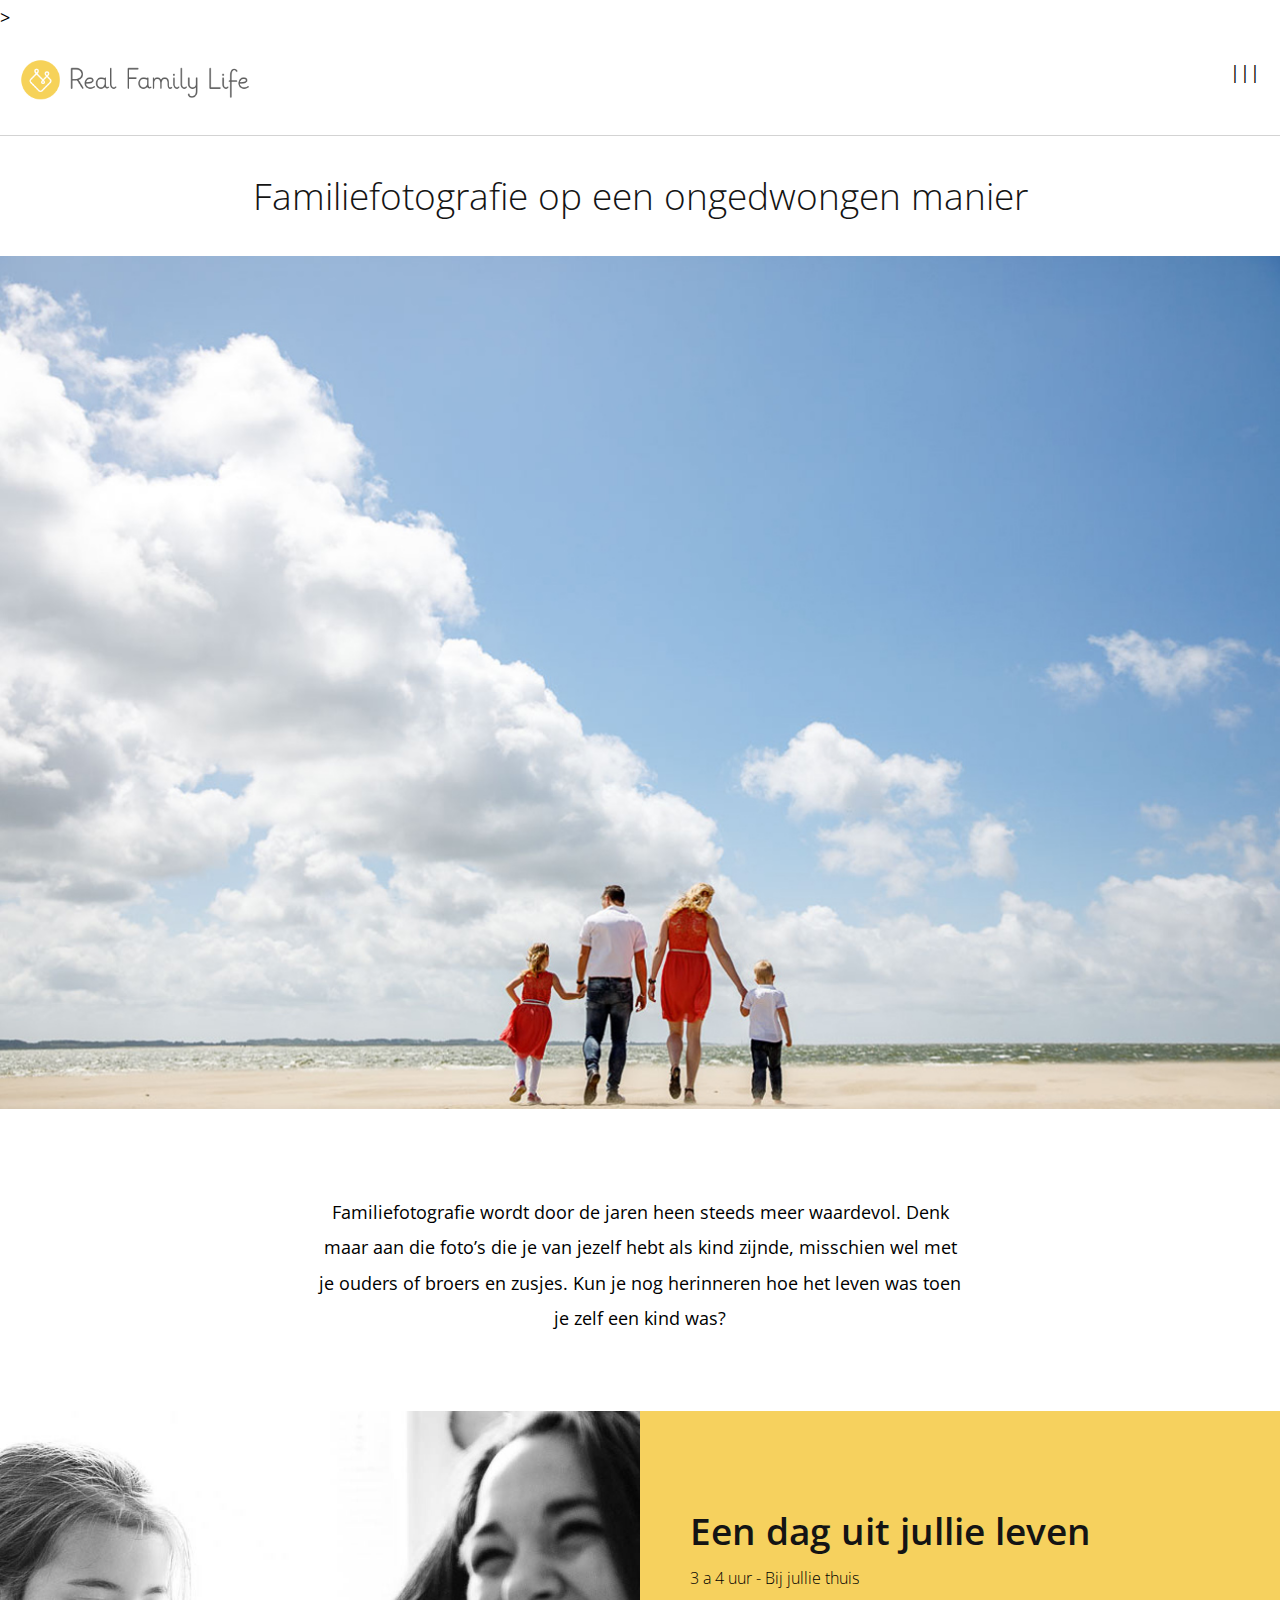
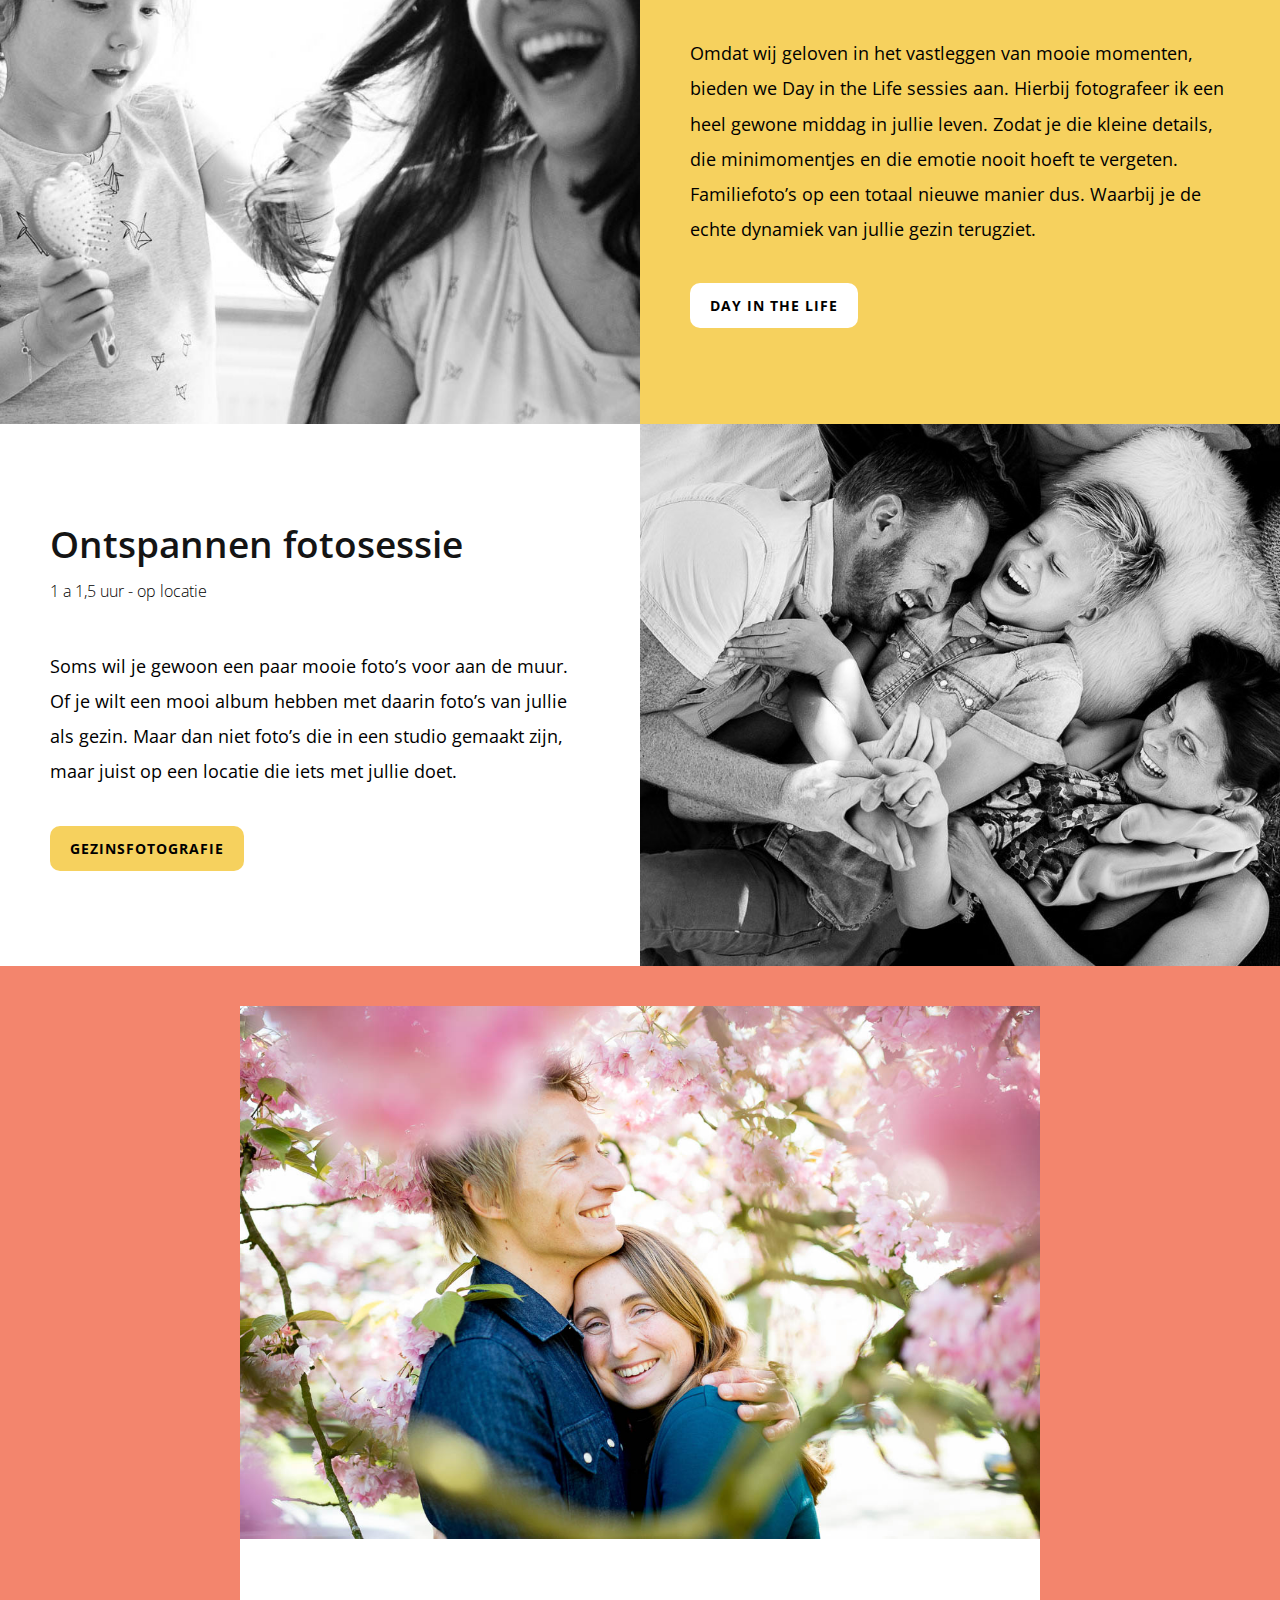
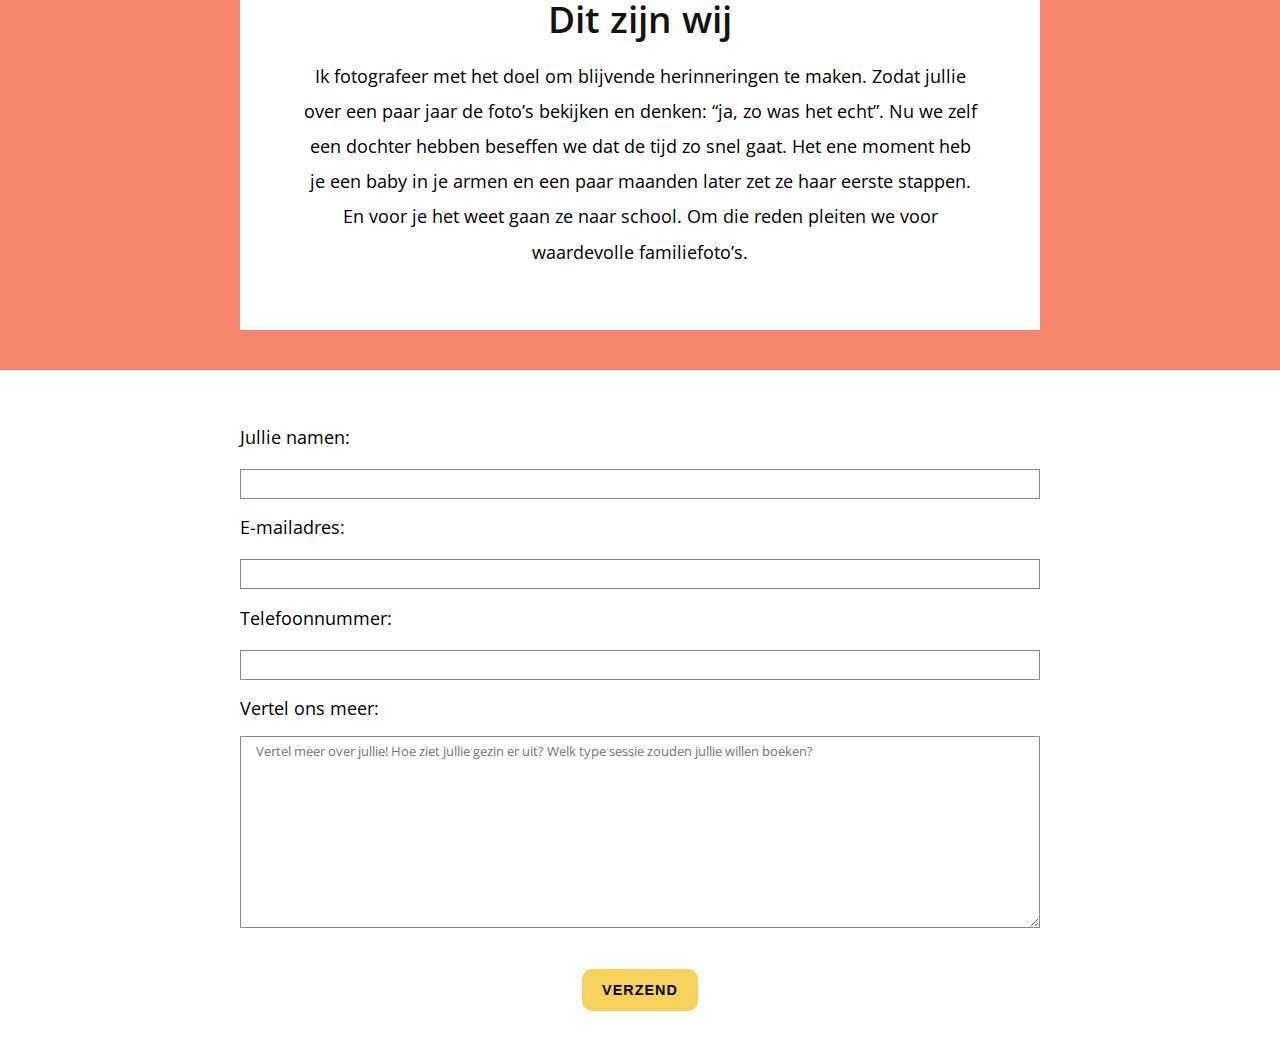
==== commit 4f4c7627: "started on portfolio pages" ====
--- a/index.html
+++ b/index.html
@@ -1,6 +1,7 @@
 <!DOCTYPE html>
 <html lang="en">
   <head>
+    >
     <meta charset="UTF-8" />
     <meta name="viewport" content="width=device-width, initial-scale=1.0" />
     <link rel="stylesheet" href="./css/style.css" />
--- a/css/style.css
+++ b/css/style.css
@@ -4,14 +4,114 @@
   box-sizing: border-box;
 }
 
-html {
-  font-size: 16px;
-}
-/* Now, let's apply it on an element */
 body {
   font-family: "Open Sans";
   line-height: 2rem;
 }
+
+footer {
+  grid-area: footer;
+}
+
+/* --- NAV --- */
+nav {
+  display: flex;
+  justify-content: space-between;
+  padding: 20px 20px;
+  border-bottom: 1px solid lightgrey;
+}
+
+.nav__logo-container {
+  width: 230px;
+  height: auto;
+}
+.nav__logo {
+  width: 100%;
+}
+
+/* --- HEADINGS --- */
+
+h1 {
+  font-size: 2rem;
+  line-height: 2.5rem;
+  color: #141414;
+}
+
+h2 {
+  font-size: 1.5rem;
+  font-weight: 600;
+  line-height: 2.5rem;
+  color: #141414;
+}
+
+h3 {
+  font-size: 1.2rem;
+  font-weight: 400;
+}
+
+.page-intro {
+  padding: 40px;
+}
+.page-intro__title {
+  text-align: center;
+  padding-bottom: 30px;
+}
+
+.page-intro__content {
+  max-width: 800px;
+  margin: 0 auto;
+}
+
+/* --- GENERAL STYLING --- */
+
+.button {
+  text-transform: uppercase;
+  font-size: 0.9rem;
+  font-weight: 700;
+  letter-spacing: 1px;
+  text-decoration: none;
+  color: black;
+  background-color: #f6d15e;
+  padding: 13px 20px;
+  border-radius: 10px;
+}
+
+/* --- FOOTER --- */
+
+footer {
+  padding: 40px;
+}
+
+.contactform {
+  width: 100%;
+  max-width: 800px;
+  margin: 0 auto;
+}
+
+.contactform label {
+  display: block;
+  padding: 10px 0px;
+}
+
+.contactform input,
+.contactform textarea {
+  width: 100%;
+  padding: 5px 15px;
+  border: 1px solid #818a91;
+  border-radius: 0;
+  font-family: inherit;
+  box-sizing: border-box;
+}
+
+.contactform__button {
+  border: 0;
+  margin: 0 auto;
+  margin-top: 30px;
+  display: block;
+  cursor: pointer;
+}
+
+/* --- HOMEPAGE --- */
 
 .homepage {
   display: grid;
@@ -41,52 +141,6 @@
 .aboutus {
   grid-area: aboutus;
 }
-footer {
-  grid-area: footer;
-}
-
-nav {
-  display: flex;
-  justify-content: space-between;
-  padding: 20px 20px;
-  border-bottom: 1px solid lightgrey;
-}
-
-h1 {
-  font-size: 1.5rem;
-  color: #141414;
-}
-
-h2 {
-  font-size: 1.5rem;
-  font-weight: 600;
-  color: #141414;
-}
-
-h3 {
-  font-size: 1.2rem;
-  font-weight: 400;
-}
-
-.button {
-  text-transform: uppercase;
-  font-size: 0.9rem;
-  font-weight: 700;
-  letter-spacing: 1px;
-  text-decoration: none;
-  color: black;
-  background-color: #f6d15e;
-  padding: 13px 20px;
-  border-radius: 10px;
-}
-
-.nav__logo-container {
-  width: 230px;
-  height: auto;
-}
-.nav__logo {
-  width: 100%;
-}
 
 .intro {
   z-index: 1;
@@ -94,7 +148,6 @@
 .intro__title {
   text-align: center;
   font-weight: 300;
-  line-height: 2.5rem;
   padding: 40px 20px;
 }
 
@@ -126,7 +179,6 @@
 
 .split__title {
   padding-bottom: 10px;
-  line-height: 2.5rem;
 }
 
 .split__subtitle {
@@ -147,9 +199,6 @@
   background-size: cover;
   padding-bottom: 100%;
 }
-/* .split__img {
-  width: 100%;
-} */
 
 .split__contentcontainer {
   padding: 40px 40px 60px 40px;
@@ -195,48 +244,67 @@
   max-width: 800px;
 }
 
-.contactform {
-  width: 100%;
-  max-width: 800px;
-  margin: 0 auto;
-}
-
-.contactform label {
-  display: block;
-  padding: 10px 0px;
-}
-
-.contactform input,
-.contactform textarea {
-  width: 100%;
-  padding: 5px 15px;
-  border: 1px solid #818a91;
-  border-radius: 0;
-  font-family: inherit;
-  box-sizing: border-box;
-}
-
-.contactform__button {
-  border: 0;
-  margin: 0 auto;
-  margin-top: 30px;
-  display: block;
-  cursor: pointer;
-}
-
-footer {
+/* --- PORTFOLIO --- */
+
+.portfolio__slider img {
+  width: 100%;
+}
+
+.portfolio-info {
   padding: 40px;
+  text-align: center;
+}
+
+.portfolio-info__content {
+  text-align: left;
+  margin-top: 40px;
+}
+
+.portfolio-info__quote {
+  font-size: 1.4rem;
+  line-height: 2.5rem;
+  text-align: left;
+}
+
+.portfolio-info__quote:before {
+  color: #ccc;
+  content: open-quote;
+  font-family: "Times New Roman", Times, serif;
+  font-size: 5em;
+  line-height: 0.1em;
+  margin-right: 0.25em;
+  vertical-align: -0.4em;
+}
+.portfolio-info__button {
+  margin: 0 auto;
+}
+.portfolio-info__list {
+  text-align: left;
+  list-style: inside;
+  padding: 20px;
+}
+
+.portfolio-info__list-title {
+  font-weight: 600;
+  margin-top: 40px;
+  text-align: left;
+}
+
+.portfolio-info__price {
+  text-align: center;
+  font-weight: 700;
+  margin-bottom: 40px;
 }
 
 @media screen and (min-width: 768px) {
-  .split__title {
+  h1 {
     font-size: 2.3rem;
   }
-
-  .intro__title {
+  h2 {
     font-size: 2.3rem;
   }
 
+  /* --- HOMEPAGE 768--- */
   .intro__content {
     padding: 50px;
     max-width: 75%;
@@ -262,6 +330,9 @@
     font-size: 1.1rem;
     line-height: 2.2rem;
   }
+
+  /* --- HOMEPAGE 1024--- */
+
   .intro__content {
     padding: 75px;
     max-width: 800px;
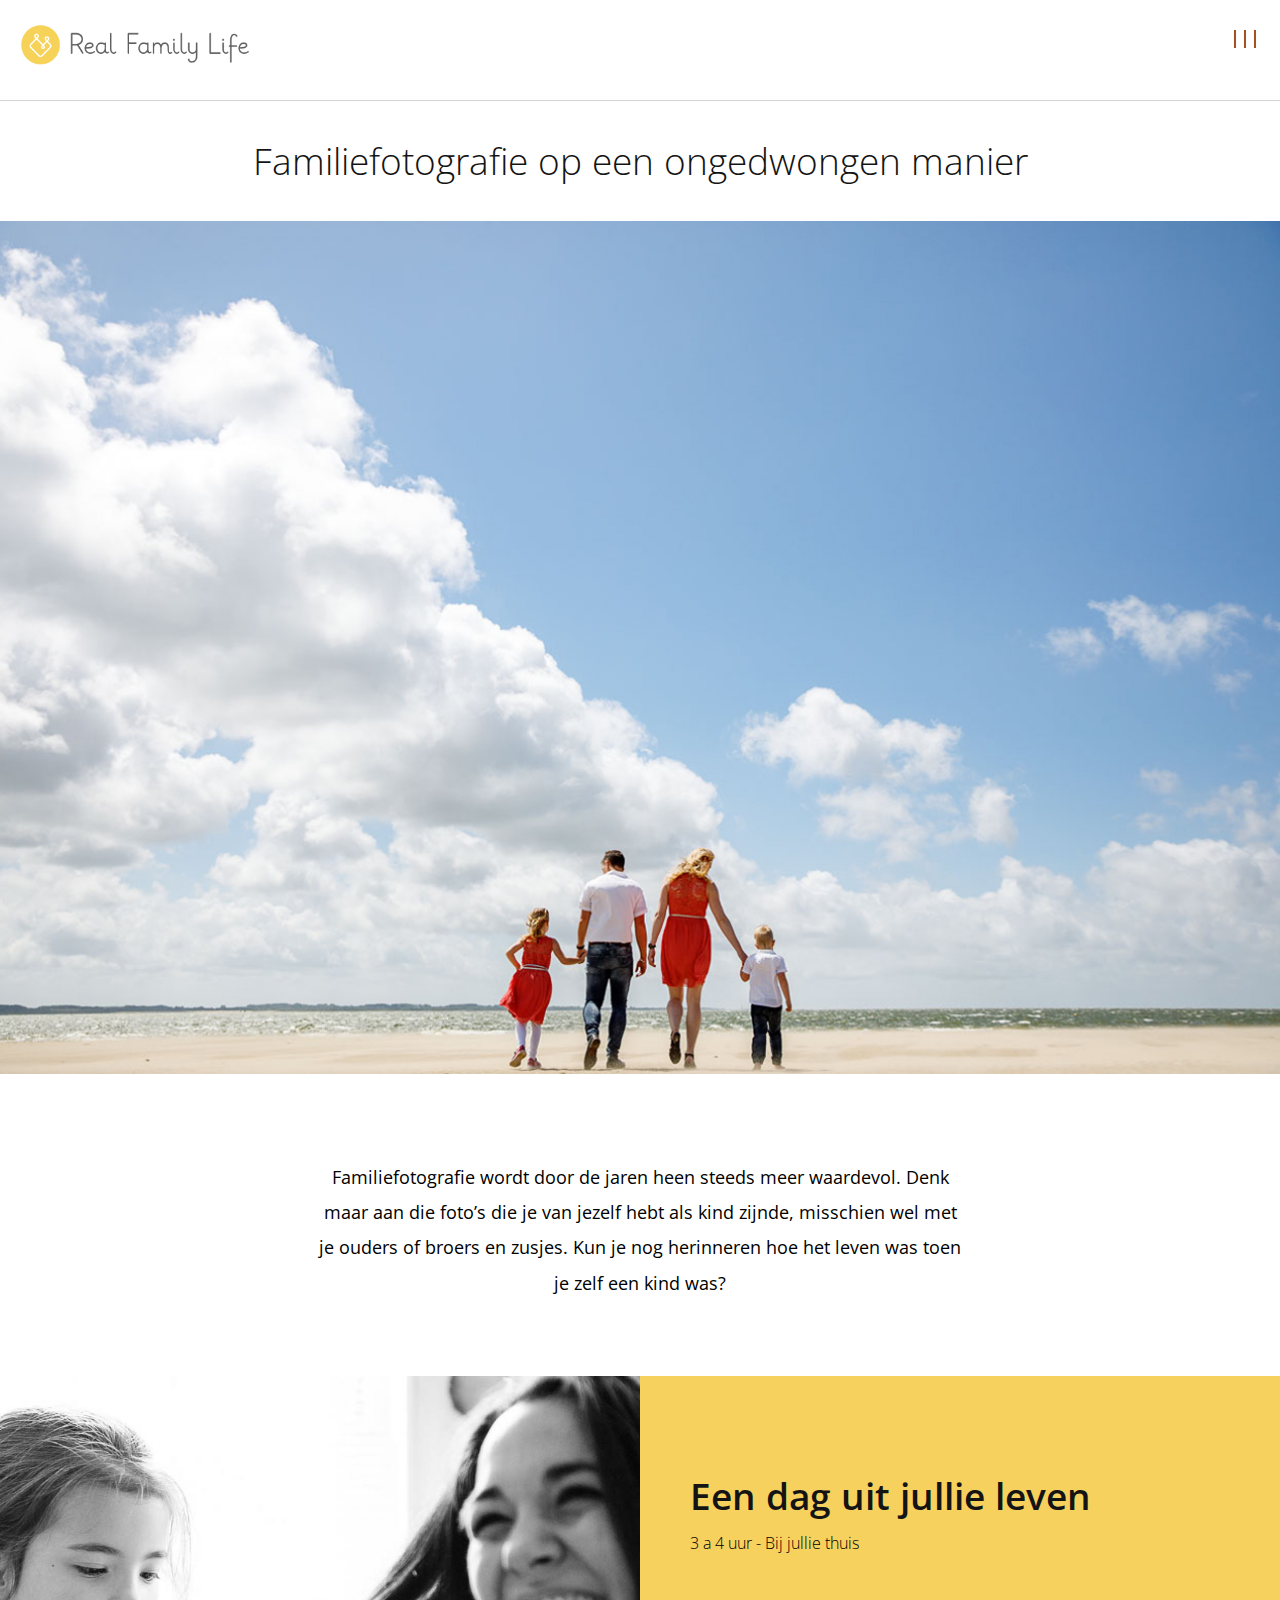
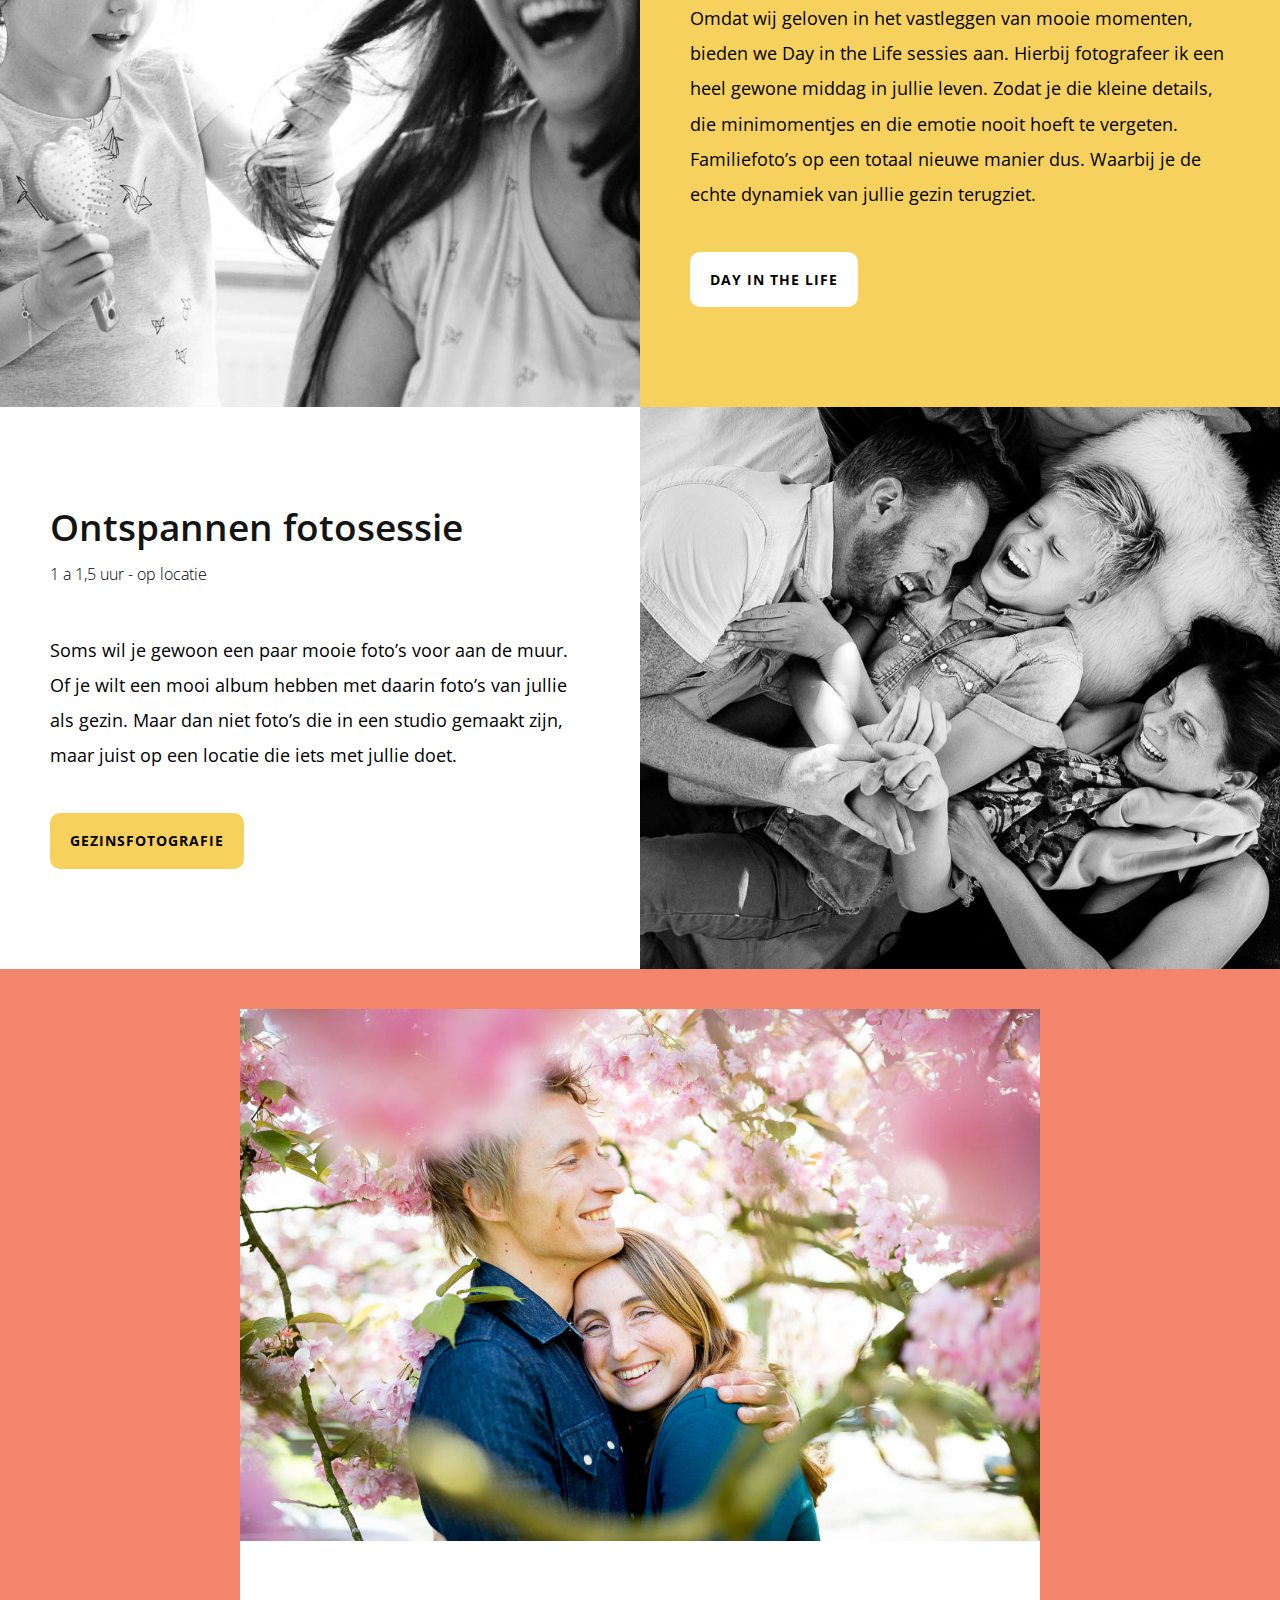
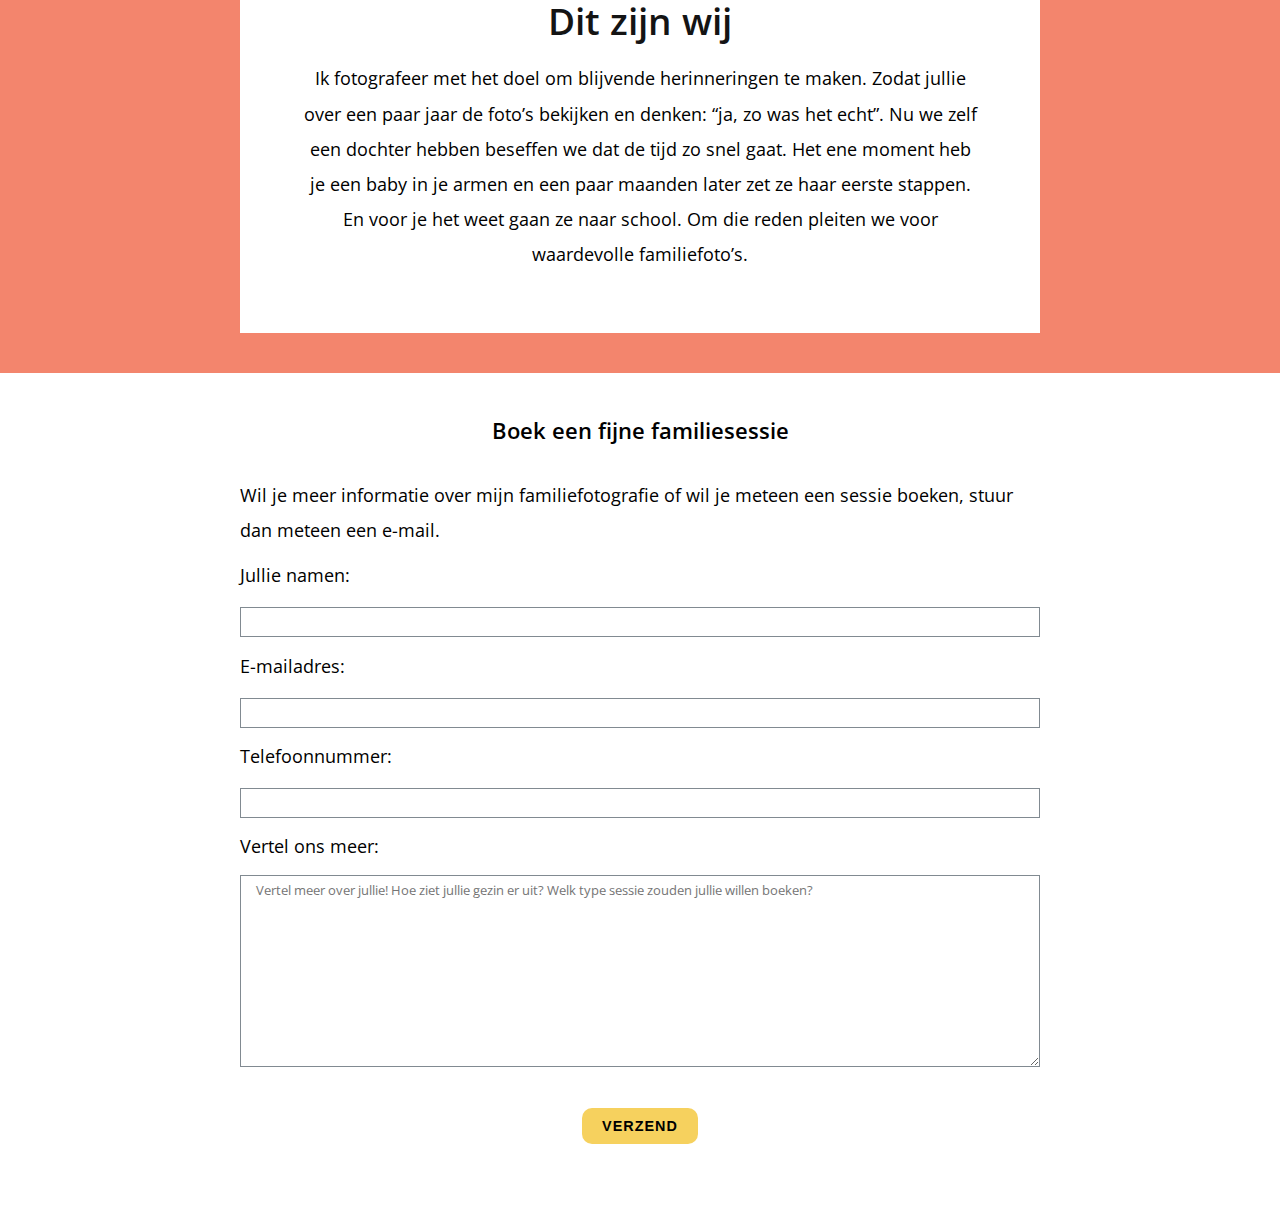
==== commit f5882d1b: "finished portfolio pages" ====
--- a/index.html
+++ b/index.html
@@ -1,7 +1,6 @@
 <!DOCTYPE html>
 <html lang="en">
   <head>
-    >
     <meta charset="UTF-8" />
     <meta name="viewport" content="width=device-width, initial-scale=1.0" />
     <link rel="stylesheet" href="./css/style.css" />
@@ -16,7 +15,9 @@
     <header>
       <nav>
         <div class="nav__logo-container">
-          <img class="nav__logo" src="./images/rfl-logo-2.png" width="230px" alt="logo" />
+          <a href="index.html">
+            <img class="nav__logo" src="./images/rfl-logo-2.png" width="230px" alt="logo"
+          /></a>
         </div>
         <span class="nav__menu">|||</span>
       </nav>
@@ -53,7 +54,7 @@
             op een totaal nieuwe manier dus. Waarbij je de echte dynamiek van jullie gezin
             terugziet.
           </p>
-          <a class="button split__button split__button--white" href="#">Day in the Life</a>
+          <a class="button split__button split__button--white" href="ditl.html">Day in the Life</a>
         </div>
       </section>
 
@@ -70,7 +71,9 @@
             hebben met daarin foto’s van jullie als gezin. Maar dan niet foto’s die in een studio
             gemaakt zijn, maar juist op een locatie die iets met jullie doet.
           </p>
-          <a class="button split__button split__button" href="#">Gezinsfotografie</a>
+          <a class="button split__button split__button" href="gezinsfotografie.html"
+            >Gezinsfotografie</a
+          >
         </div>
       </section>
 
@@ -90,31 +93,39 @@
       </section>
     </main>
     <footer>
-      <form class="contactform" name="contact" method="POST" data-netlify="true">
-        <div class="contactform__formfield">
-          <label for="name">Jullie namen:</label>
-          <input type="text" name="names" id="name" />
-        </div>
-        <div class="contactform__formfield">
-          <label for="email">E-mailadres:</label>
-          <input type="email" name="email" id="email" />
-        </div>
-        <div class="contactform__formfield">
-          <label for="phone">Telefoonnummer:</label>
-          <input type="tel" name="phone" id="phone" />
-        </div>
-        <div class="contactform__formfield">
-          <label for="more">Vertel ons meer:</label>
-          <textarea
-            name="more"
-            id="more"
-            cols="20"
-            rows="10"
-            placeholder="Vertel meer over jullie! Hoe ziet jullie gezin er uit? Welk type sessie zouden jullie willen boeken?"
-          ></textarea>
-        </div>
-        <button class="button contactform__button" type="submit">Verzend</button>
-      </form>
+      <div class="footer-cta">
+        <h3 class="footer-cta__title">Boek een fijne familiesessie</h3>
+        <p class="footer-cta__content">
+          Wil je meer informatie over mijn familiefotografie of wil je meteen een sessie boeken,
+          stuur dan meteen een e-mail.
+        </p>
+
+        <form class="contactform" name="contact" method="POST" data-netlify="true">
+          <div class="contactform__formfield">
+            <label for="name">Jullie namen:</label>
+            <input type="text" name="names" id="name" />
+          </div>
+          <div class="contactform__formfield">
+            <label for="email">E-mailadres:</label>
+            <input type="email" name="email" id="email" />
+          </div>
+          <div class="contactform__formfield">
+            <label for="phone">Telefoonnummer:</label>
+            <input type="tel" name="phone" id="phone" />
+          </div>
+          <div class="contactform__formfield">
+            <label for="more">Vertel ons meer:</label>
+            <textarea
+              name="more"
+              id="more"
+              cols="20"
+              rows="10"
+              placeholder="Vertel meer over jullie! Hoe ziet jullie gezin er uit? Welk type sessie zouden jullie willen boeken?"
+            ></textarea>
+          </div>
+          <button class="button contactform__button" type="submit">Verzend</button>
+        </form>
+      </div>
     </footer>
   </body>
 </html>
--- a/css/style.css
+++ b/css/style.css
@@ -45,7 +45,7 @@
 }
 
 h3 {
-  font-size: 1.2rem;
+  font-size: 1.3rem;
   font-weight: 400;
 }
 
@@ -72,8 +72,14 @@
   text-decoration: none;
   color: black;
   background-color: #f6d15e;
-  padding: 13px 20px;
+  padding: 10px 20px;
   border-radius: 10px;
+  display: inline-block;
+  transition: background-color ease-in-out 0.2s;
+}
+
+.button:hover {
+  background-color: #f2dfa4;
 }
 
 /* --- FOOTER --- */
@@ -82,10 +88,21 @@
   padding: 40px;
 }
 
+.footer-cta {
+  padding-bottom: 40px;
+  max-width: 800px;
+  margin: 0 auto;
+}
+
+.footer-cta__title {
+  font-weight: 600;
+  font-size: 1.4rem;
+  text-align: center;
+  margin-bottom: 30px;
+}
+
 .contactform {
   width: 100%;
-  max-width: 800px;
-  margin: 0 auto;
 }
 
 .contactform label {
@@ -247,27 +264,30 @@
 /* --- PORTFOLIO --- */
 
 .portfolio__slider img {
-  width: 100%;
+  margin: 0 auto;
+  display: block;
+  width: 100%;
+  max-width: 1245px;
 }
 
 .portfolio-info {
   padding: 40px;
-  text-align: center;
 }
 
 .portfolio-info__content {
-  text-align: left;
-  margin-top: 40px;
+  margin: 40px 0px;
+  grid-area: content;
 }
 
 .portfolio-info__quote {
-  font-size: 1.4rem;
-  line-height: 2.5rem;
-  text-align: left;
+  font-size: 1.7rem;
+  line-height: 2rem;
+  grid-area: quote;
+  margin-bottom: 20px;
 }
 
 .portfolio-info__quote:before {
-  color: #ccc;
+  color: black;
   content: open-quote;
   font-family: "Times New Roman", Times, serif;
   font-size: 5em;
@@ -277,23 +297,88 @@
 }
 .portfolio-info__button {
   margin: 0 auto;
-}
+  color: black;
+  background-color: white;
+}
+
 .portfolio-info__list {
-  text-align: left;
+  background-color: #f6d15e;
+  padding: 30px;
+  display: flex;
+  flex-direction: column;
+  align-items: center;
+  max-width: 400px;
+  margin: 0 auto;
+  grid-area: list;
+}
+.portfolio-info__list ul {
   list-style: inside;
-  padding: 20px;
 }
 
 .portfolio-info__list-title {
   font-weight: 600;
-  margin-top: 40px;
-  text-align: left;
+  margin-bottom: 20px;
 }
 
 .portfolio-info__price {
   text-align: center;
   font-weight: 700;
-  margin-bottom: 40px;
+  margin: 30px 0px;
+}
+
+.portfolio-grid-title {
+  text-align: center;
+  margin: 30px 0px;
+  font-size: 1.7rem;
+  font-weight: 600;
+}
+.portfolio-grid {
+  display: grid;
+  gap: 10px;
+}
+
+.portfolio-grid-item {
+  width: 100%;
+  position: relative;
+}
+
+.portfolio-grid-item__thumbnail {
+  width: 100%;
+  height: auto;
+}
+
+.portfolio-grid-item__link {
+  display: block;
+  width: 100%;
+  height: 100%;
+  line-height: 0;
+}
+
+.portfolio-grid-item__title {
+  position: absolute;
+  top: 0;
+  left: 0;
+  width: 100%;
+  height: 100%;
+  background-color: rgba(0, 0, 0, 0.4);
+  transition: background-color ease-in-out 0.3s;
+}
+.portfolio-grid-item__title:hover {
+  background-color: rgba(0, 0, 0, 0.2);
+}
+
+.portfolio-grid-item__title h4 {
+  position: absolute;
+  width: 100%;
+  text-align: center;
+  top: 50%;
+  left: 50%;
+  transform: translate(-50%, -50%);
+  color: white;
+  line-height: 2rem;
+  font-weight: 600;
+  font-size: 1rem;
+  text-transform: uppercase;
 }
 
 @media screen and (min-width: 768px) {
@@ -322,6 +407,12 @@
 
   .gezin .split__img {
     padding-bottom: 66%;
+  }
+
+  /* PORTFOLIO 768 */
+  .portfolio-grid {
+    grid-template-rows: auto;
+    grid-template-columns: 1fr 1fr 1fr;
   }
 }
 
@@ -386,4 +477,35 @@
   .gezin .split__img {
     padding-bottom: 0%;
   }
-}
+
+  /* --- PORTFOLIO 1024 --- */
+
+  .portfolio-info {
+    display: grid;
+    grid-template-columns: 1fr auto;
+    gap: 30px;
+    grid-template-rows: auto 1fr;
+    grid-template-areas:
+      "quote list"
+      "content list";
+
+    max-width: 1245px;
+    justify-items: center;
+    margin: 0 auto;
+  }
+
+  .portfolio-info__content {
+    margin: 0px;
+  }
+
+  .portfolio-info__quote {
+    font-size: 2rem;
+    line-height: 3rem;
+  }
+}
+
+@media screen and (min-width: 1245px) {
+  .portfolio-info {
+    padding: 40px 0px;
+  }
+}
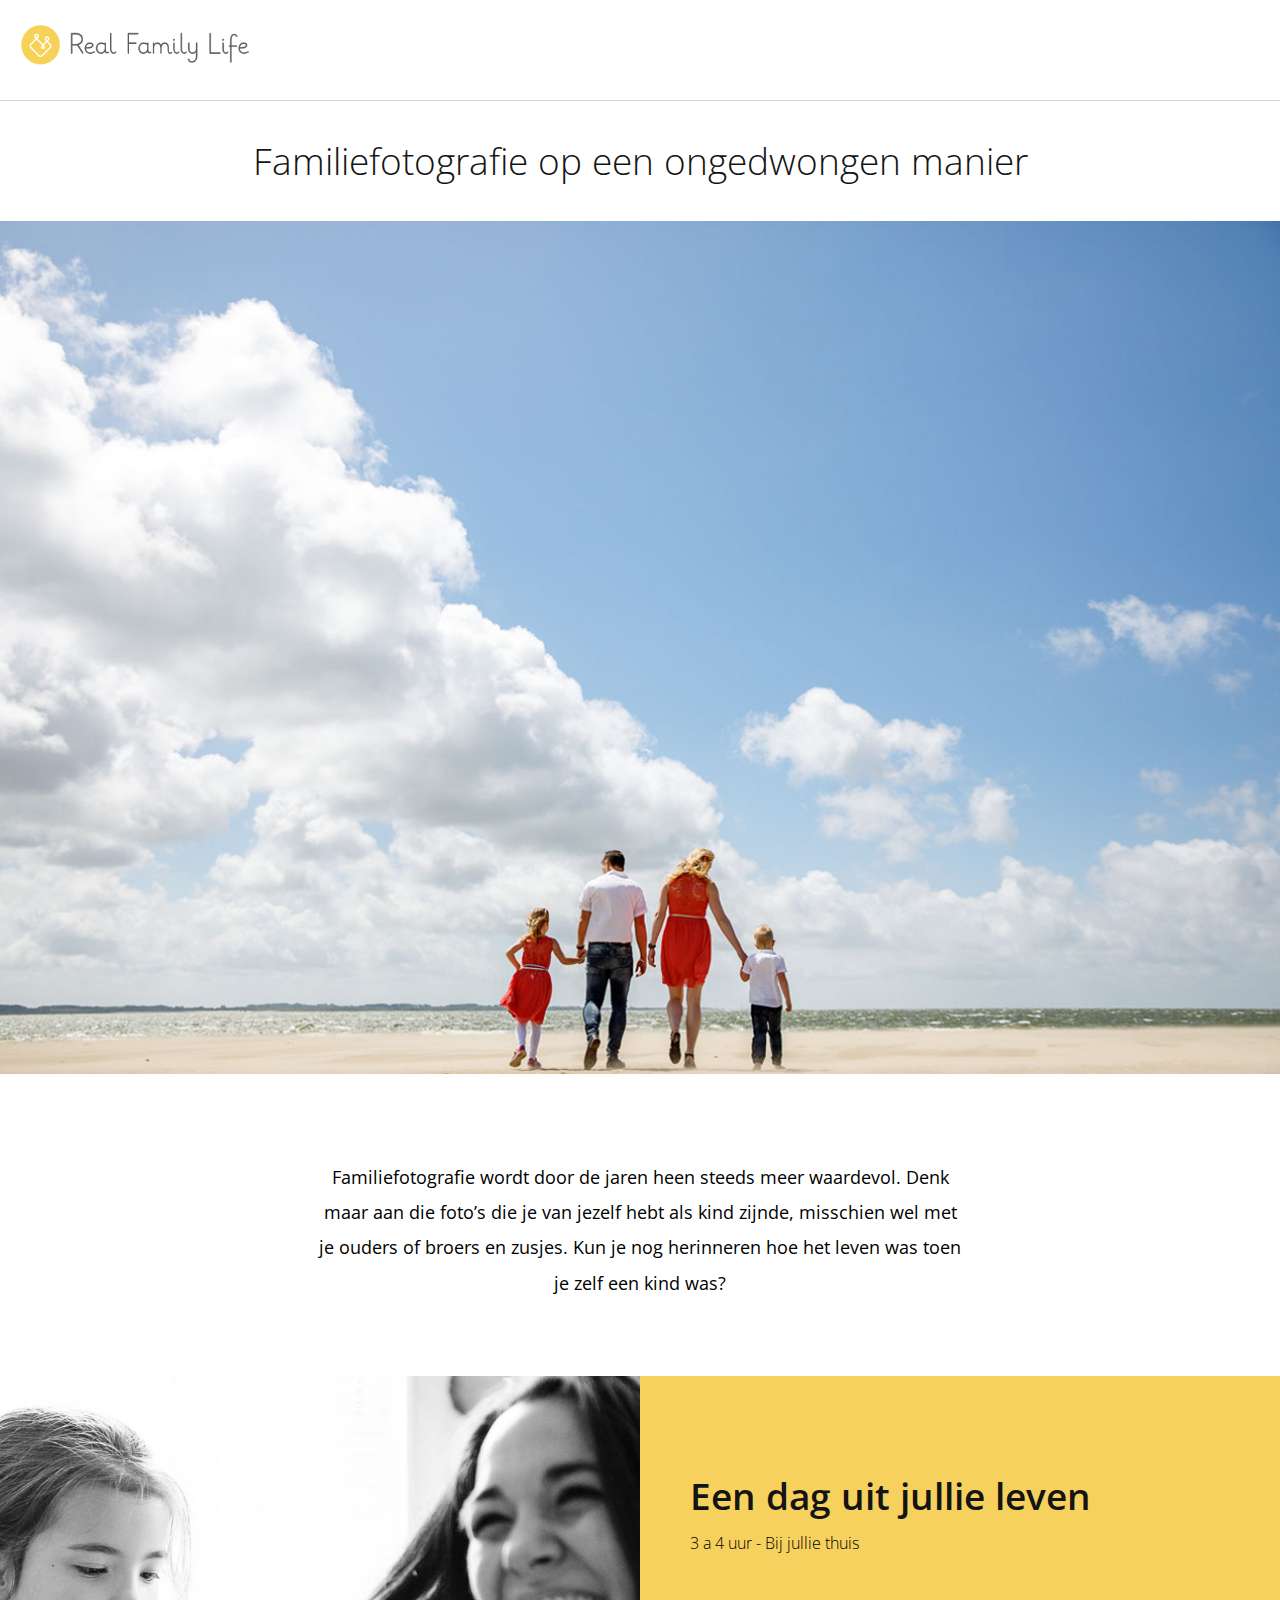
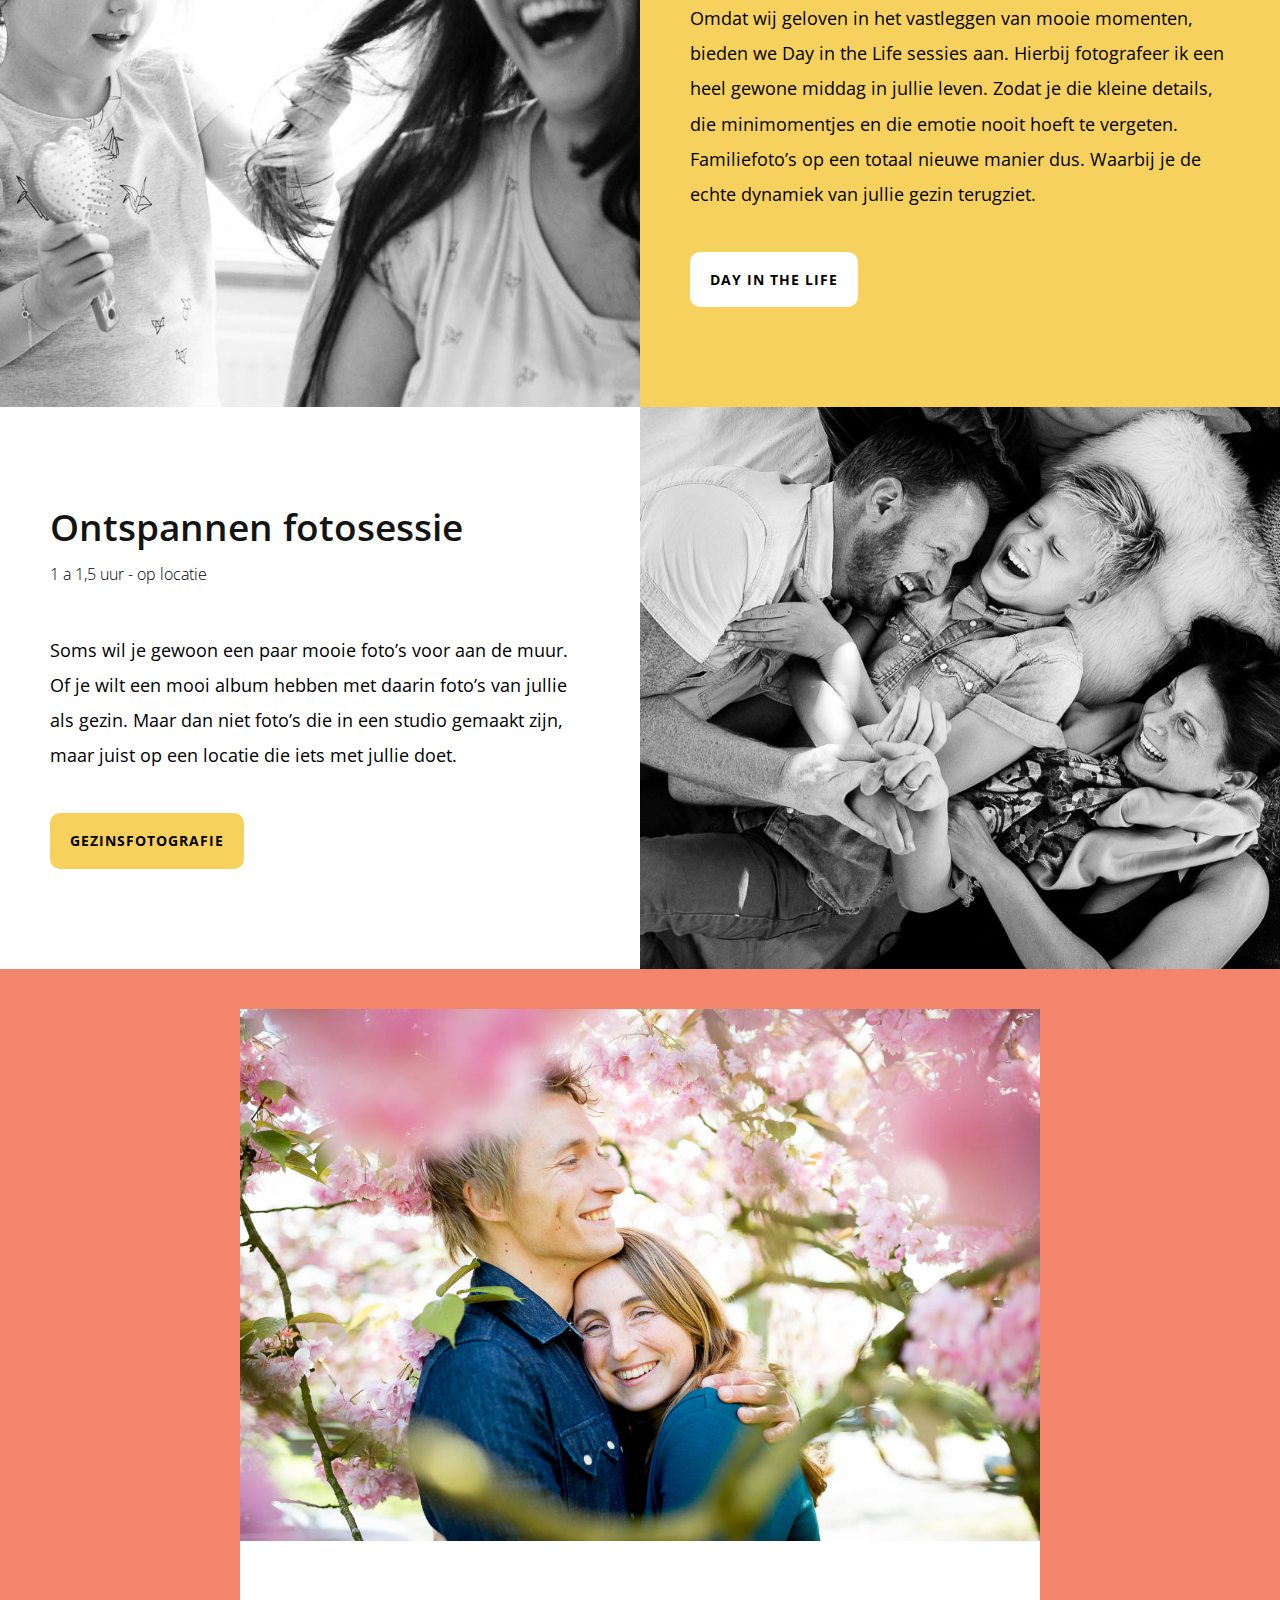
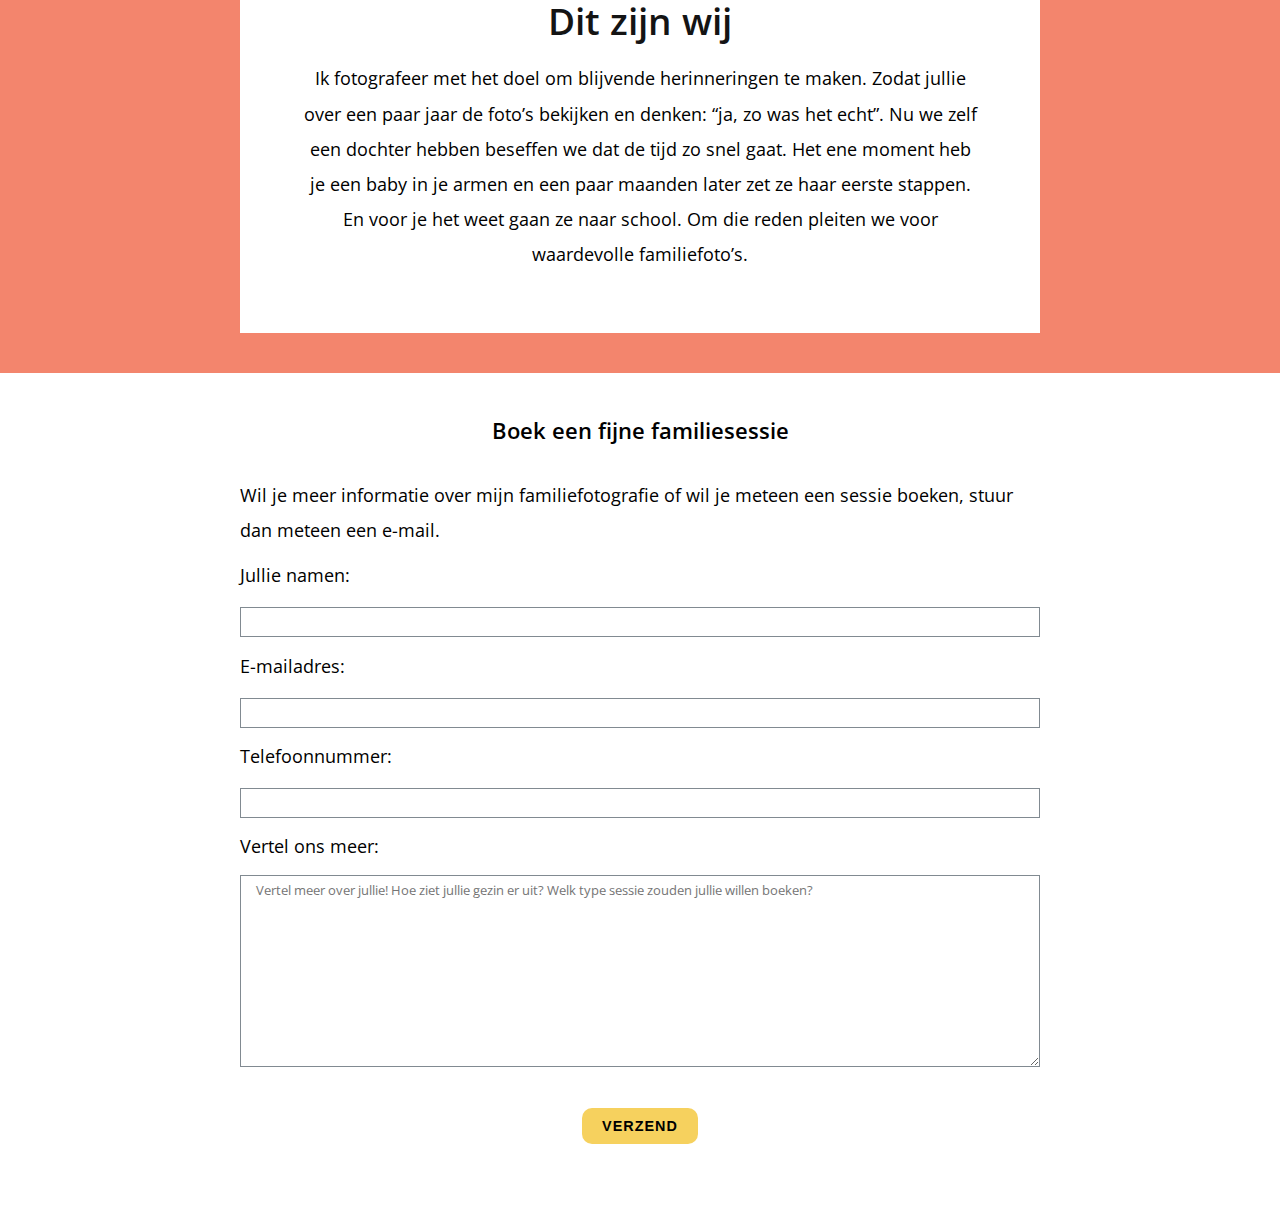
==== commit 006b201e: "added a hamburger menu (credits in the JS file)" ====
--- a/index.html
+++ b/index.html
@@ -13,13 +13,22 @@
   </head>
   <body>
     <header>
-      <nav>
-        <div class="nav__logo-container">
-          <a href="index.html">
-            <img class="nav__logo" src="./images/rfl-logo-2.png" width="230px" alt="logo"
-          /></a>
-        </div>
-        <span class="nav__menu">|||</span>
+      <div class="logo-container">
+        <a href="index.html">
+          <img class="logo" src="./images/rfl-logo-2.png" width="230px" alt="logo"
+        /></a>
+      </div>
+
+      <!-- Nav menu made with this: https://dev.to/ljcdev/easy-hamburger-menu-with-js-2do0 -->
+      <!-- For Winc teachers: I didn't know how to make my own hamburger menu, so I googled one :) -->
+      <button class="ham"></button>
+      <nav class="navbar">
+        <ul>
+          <li><a class="menuLink" href="ditl.html">Day in the Life</a></li>
+          <li><a class="menuLink" href="gezinsfotografie.html">Gezinsfotografie</a></li>
+          <li><a class="menuLink" href="blog.html">Blog</a></li>
+          <li><a class="menuLink" href="contact.html">Contact</a></li>
+        </ul>
       </nav>
     </header>
     <main class="homepage">
@@ -33,6 +42,7 @@
         </p>
       </section>
       <section class="ditl split split--yellow">
+        <!-- for later... -->
         <!-- <svg class="wave">
           <clippath id="wave" clippathunits="objectBoundingBox">
             <path
@@ -127,5 +137,6 @@
         </form>
       </div>
     </footer>
+    <script src="./scripts/hamburger.js"></script>
   </body>
 </html>
--- a/css/style.css
+++ b/css/style.css
@@ -14,19 +14,84 @@
 }
 
 /* --- NAV --- */
-nav {
+header {
   display: flex;
   justify-content: space-between;
   padding: 20px 20px;
   border-bottom: 1px solid lightgrey;
 }
 
-.nav__logo-container {
+.logo-container {
   width: 230px;
   height: auto;
 }
-.nav__logo {
-  width: 100%;
+.logo {
+  width: 100%;
+}
+.ham {
+  position: absolute;
+  /* always keep ham on top of everything */
+  z-index: 1000;
+  top: 20px;
+  right: 20px;
+  width: 36px;
+  height: 36px;
+  border: none;
+  cursor: pointer;
+  background-color: transparent;
+  background-image: url("https://ljc-dev.github.io/testing0/ham.svg");
+  background-size: 100%;
+}
+
+/* change ham image to close */
+.showClose {
+  background-image: url("https://ljc-dev.github.io/testing0/ham-close.svg");
+}
+
+.navbar {
+  position: absolute;
+  z-index: 2;
+  top: 0;
+  left: 0;
+  background: #f6d15e;
+  width: 100vw;
+  height: 100vh;
+  overflow: hidden;
+  color: black;
+  /* hide the menu above the screen by default */
+  transform: translateY(-100%);
+  /* transition adds a little animation when sliding in and out the menu */
+  transition: transform 0.2s ease;
+}
+
+.showNav {
+  /* show the menu */
+  transform: translateY(0);
+}
+
+/* basic nav styling below */
+
+.navbar ul {
+  width: 100%;
+  height: 100%;
+  list-style: none;
+  display: flex;
+  flex-flow: column nowrap;
+  justify-content: space-evenly;
+  align-items: center;
+}
+
+.navbar ul li a {
+  color: black;
+  padding-bottom: 10px;
+  font-weight: 700;
+  text-decoration: none;
+  font-size: 2rem;
+}
+
+.navbar ul li a:hover,
+.navbar ul li a:focus {
+  color: white;
 }
 
 /* --- HEADINGS --- */
@@ -381,6 +446,36 @@
   text-transform: uppercase;
 }
 
+/* --- BLOG ARCHIVE --- */
+
+.blog .page-intro__content {
+  text-align: center;
+}
+
+/* --- BLOG SINGLE --- */
+
+.blogpost {
+  max-width: 1245px;
+  margin: 0 auto;
+  padding: 40px 20px;
+}
+
+.blogpost__title {
+  margin-bottom: 40px;
+  text-align: center;
+}
+
+.blogpost__featured-img {
+  width: 100%;
+}
+
+.blogpost__content img {
+  width: 100%;
+}
+
+.blogpost__content p {
+  margin: 20px 0px;
+}
 @media screen and (min-width: 768px) {
   h1 {
     font-size: 2.3rem;
